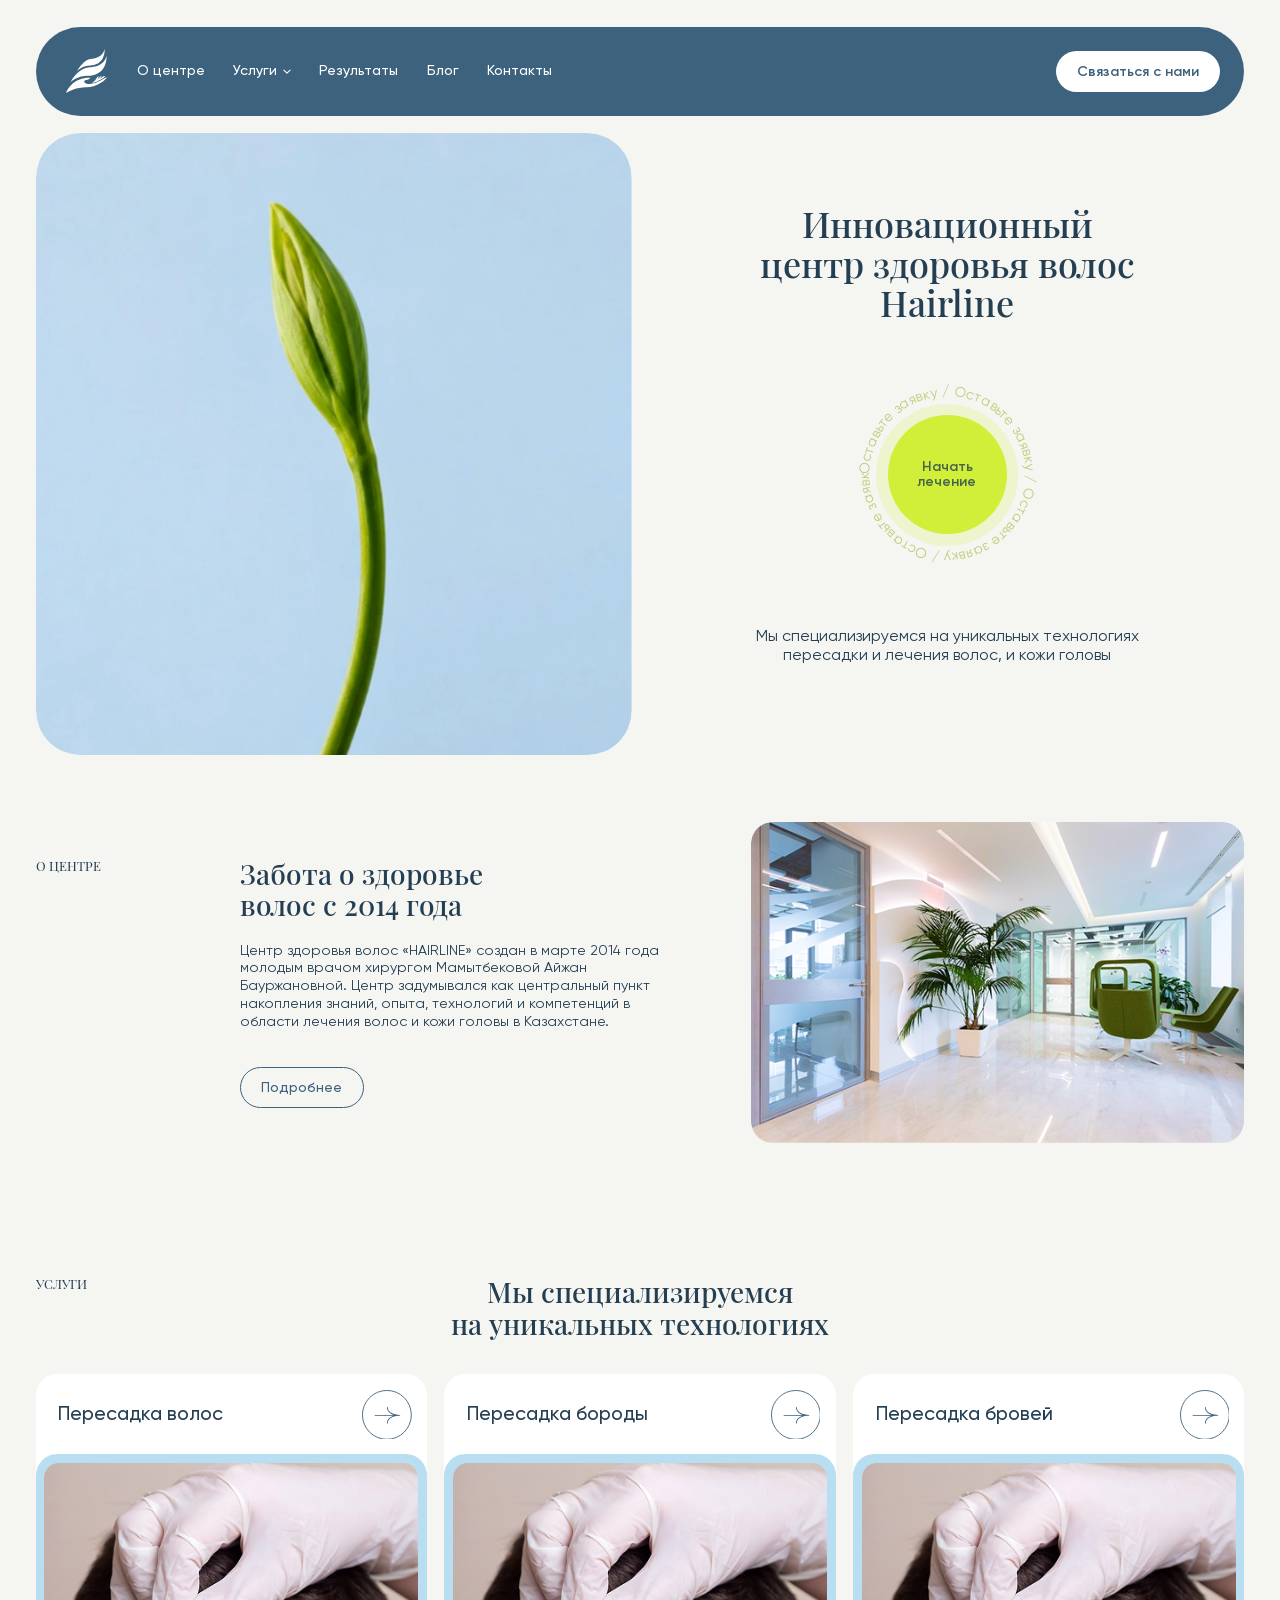
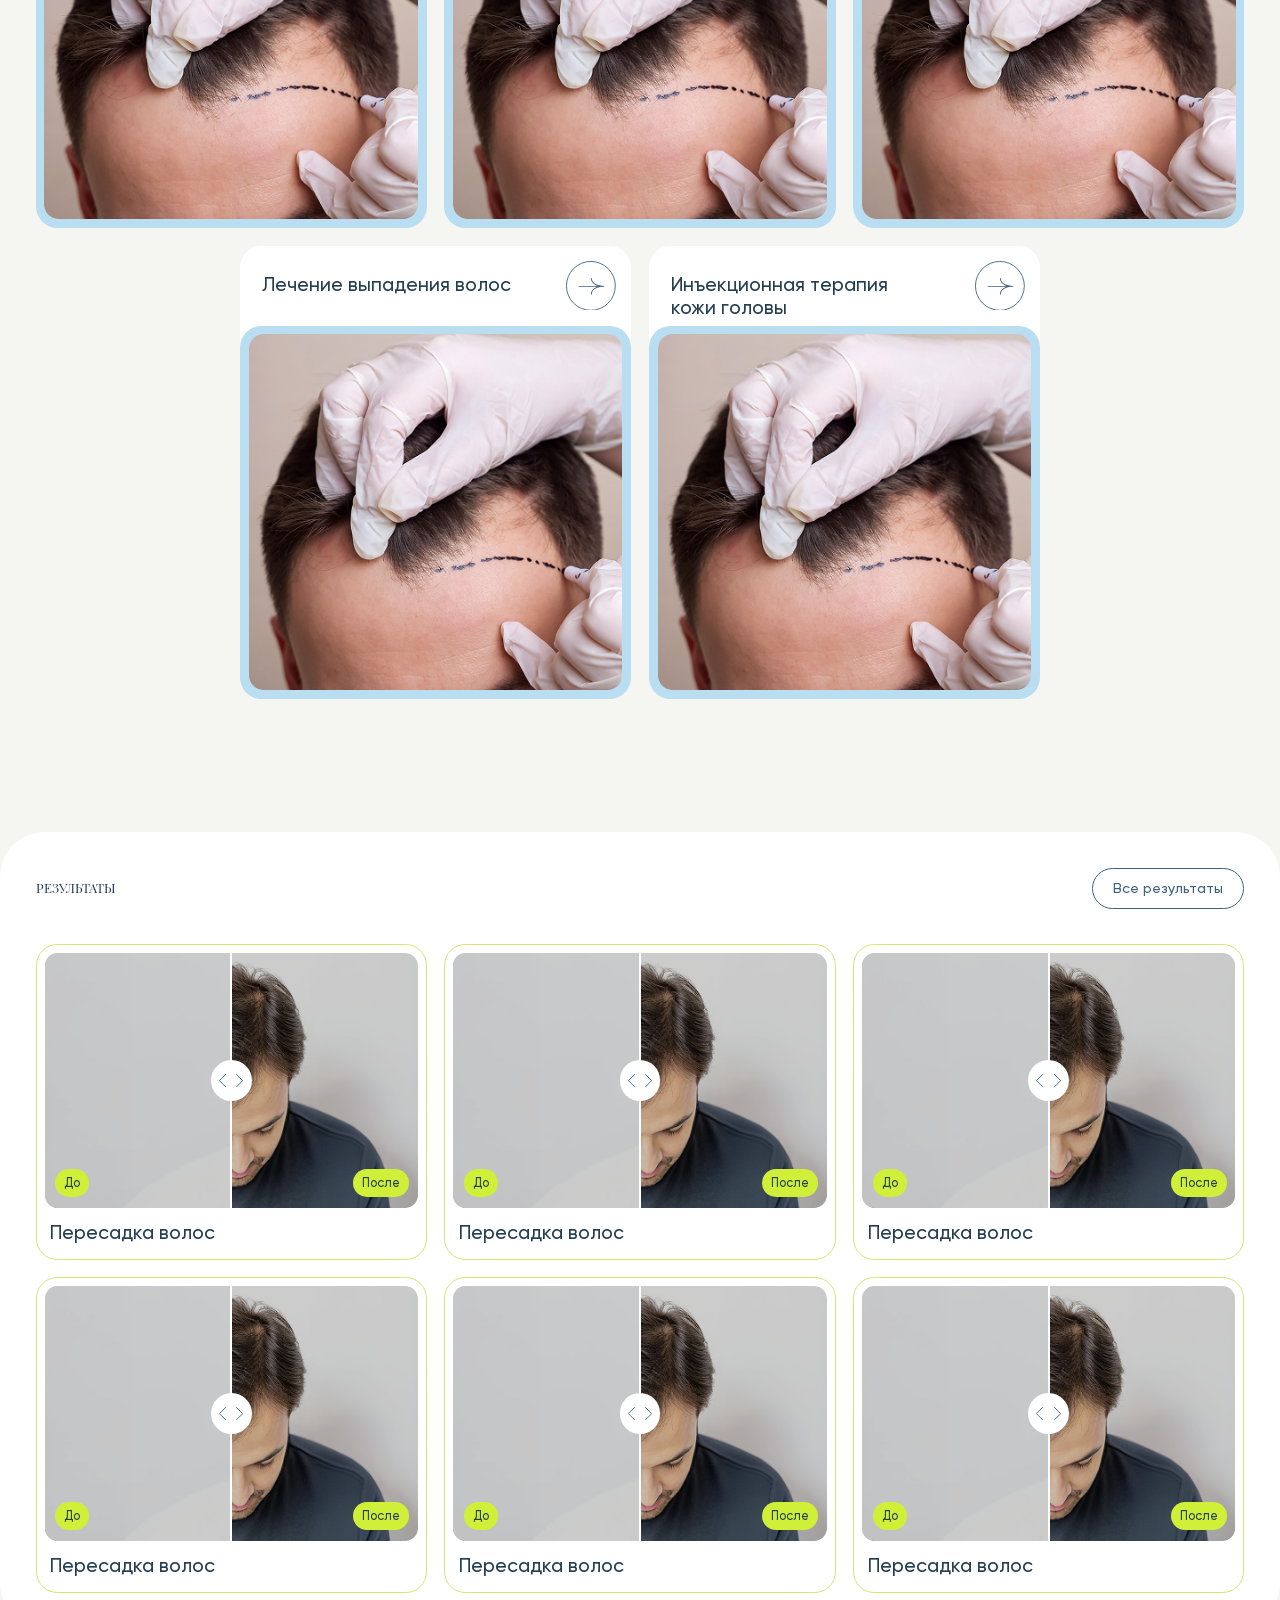
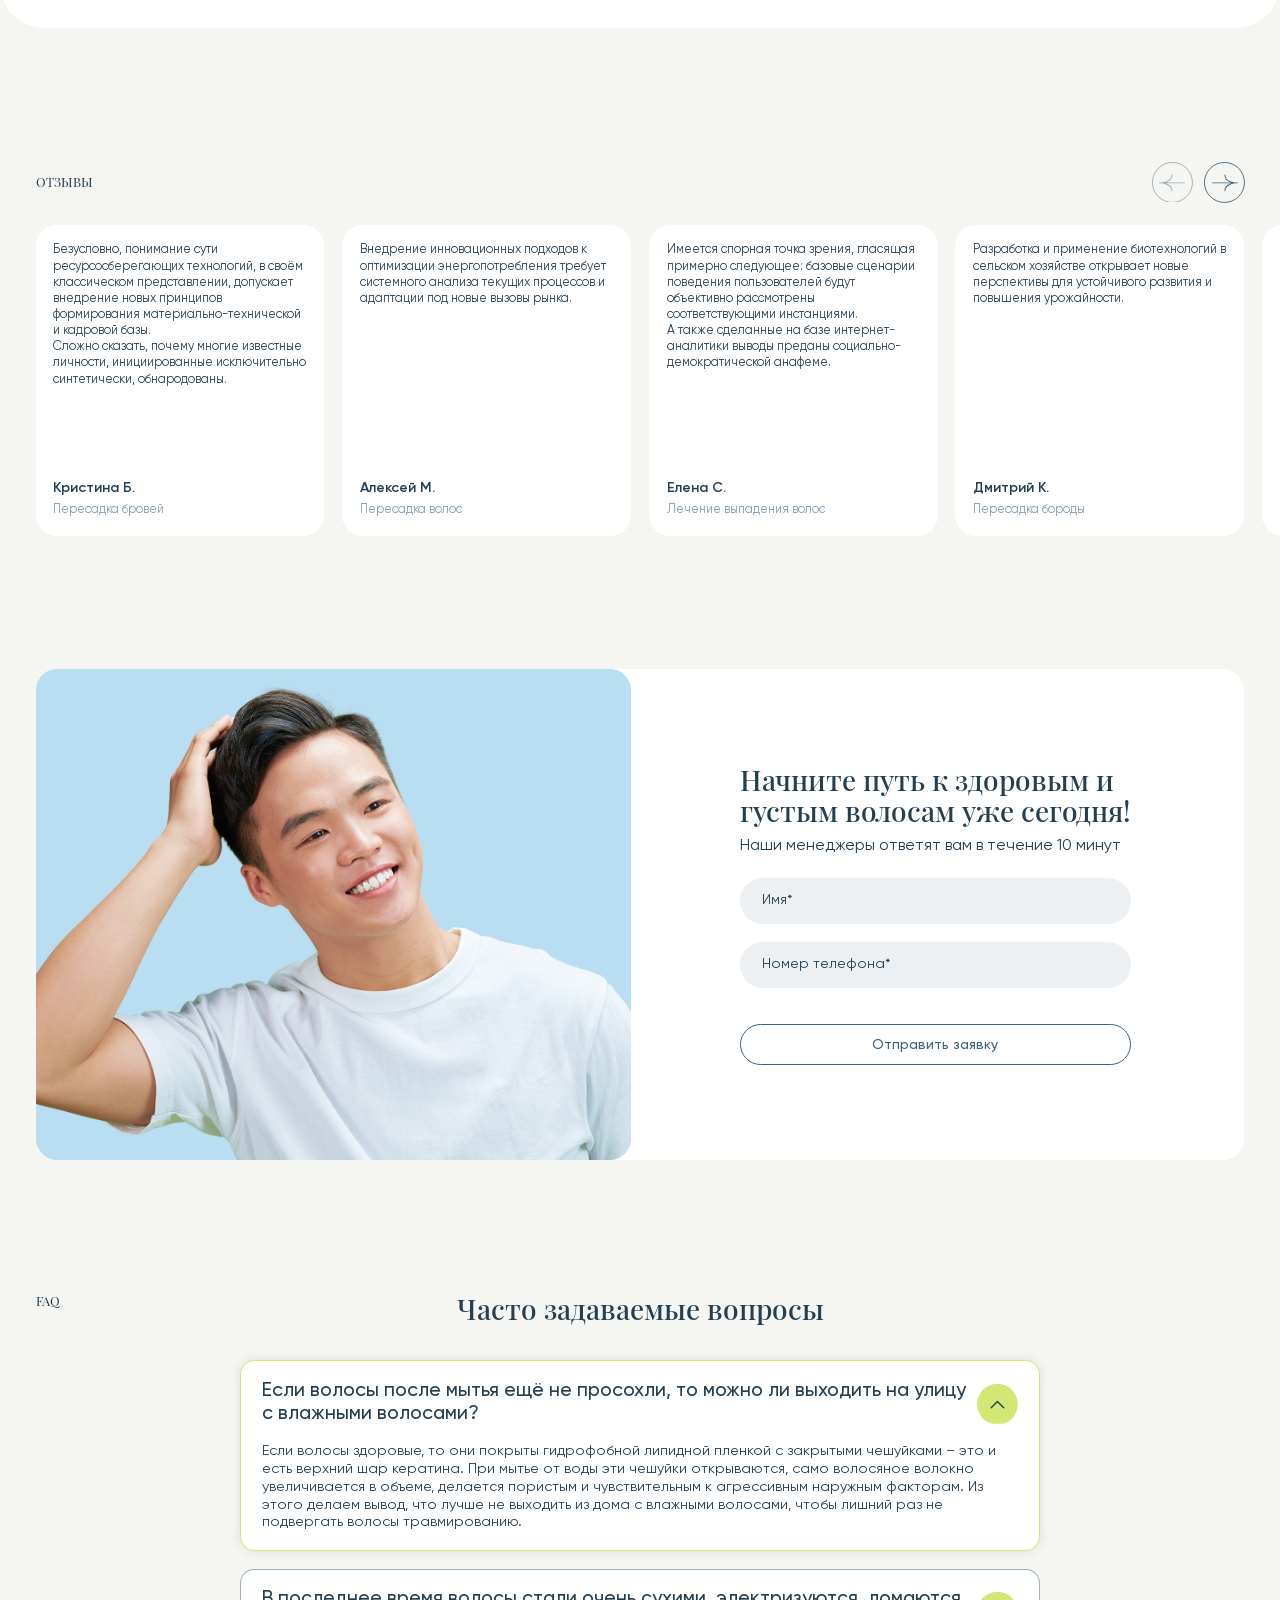
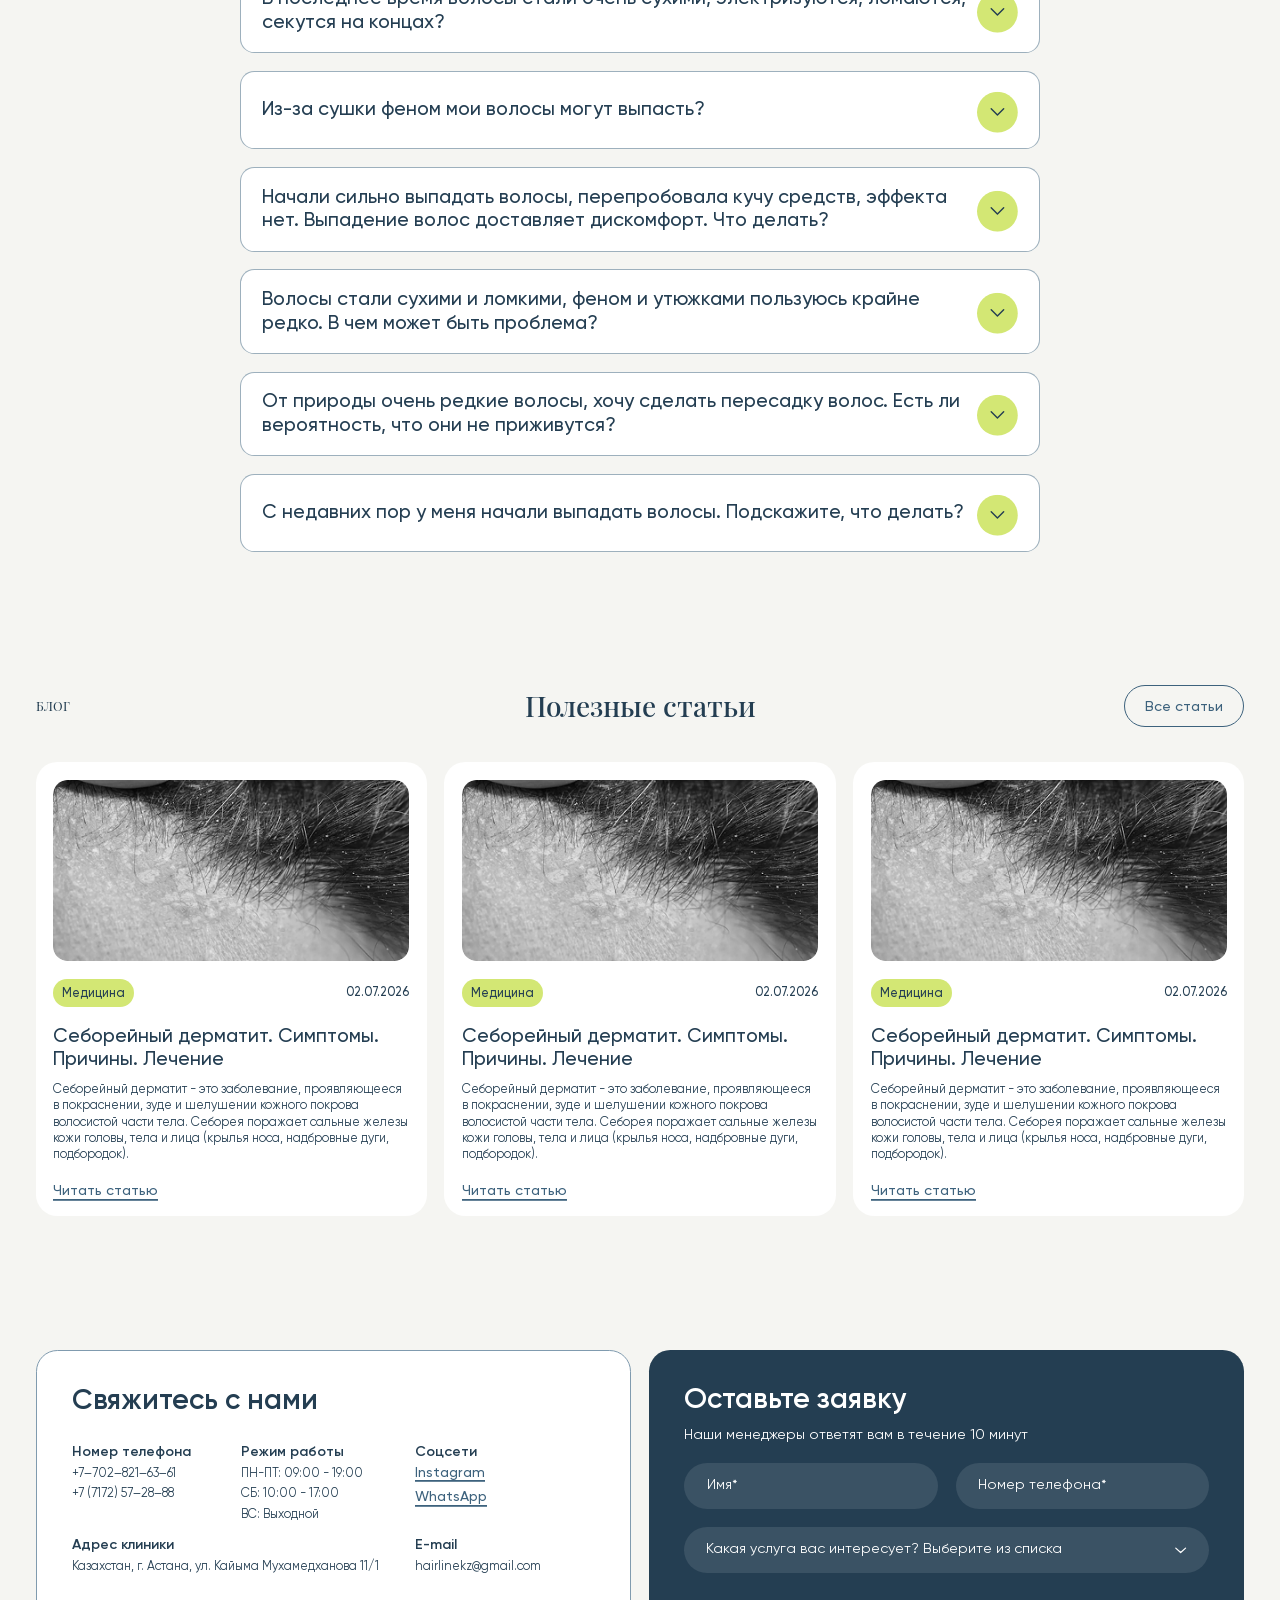
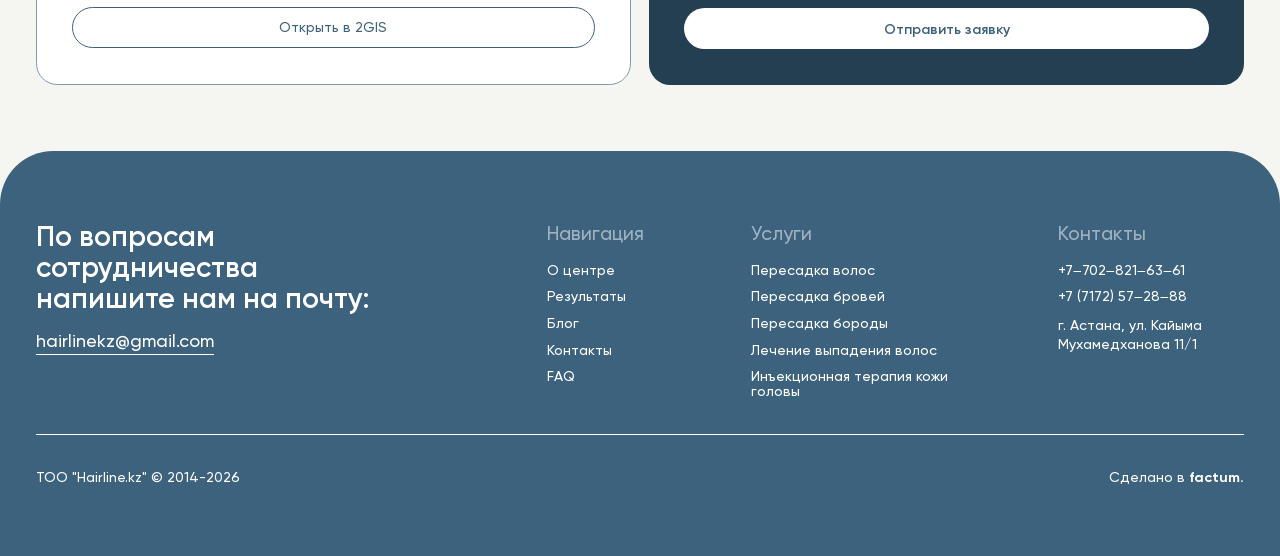
==== index.html @ 2709c83c "Правки вёрстки" ====
<!DOCTYPE html>
<html lang="ru">
<head>
  <meta charset="UTF-8" />
  <meta name="viewport" content="width=device-width, initial-scale=1.0" />
  <title>Hairline</title>
  <meta name="description" content="" />
  <link rel="icon" href="assets/favicon/Fav%20512x512.svg" type="image/svg+xml" />

  <link rel="preload" as="font" type="font/woff2" href="assets/fonts/gilroy-500.woff2" crossorigin />
  <link rel="preload" as="font" type="font/woff2" href="assets/fonts/playfair-var.woff2" crossorigin />

  <link rel="stylesheet" href="src/styles/main.css?v=90" />
</head>
<body class="page-home">

  <header class="header" data-header>
    <div class="container">
      <div class="header__pill">

        <a class="header__logo" href="index.html" aria-label="Hairline — на главную">
          <img src="assets/images/logoHeader.svg" alt="Hairline" width="46" height="50" />
        </a>

        <nav class="nav" aria-label="Основная навигация" data-nav>
          <a class="nav__link link-line" href="about.html">О центре</a>

          <div class="nav__item" data-nav-drop>
            <a class="nav__link link-line" href="services.html" aria-haspopup="true" aria-expanded="false">
              Услуги
              <svg class="nav__chevron" viewBox="0 0 9 10" fill="none" aria-hidden="true">
                <path d="M1 3.5L4.5 7L8 3.5" stroke="currentColor" stroke-width="1.2"
                      stroke-linecap="round" stroke-linejoin="round" />
              </svg>
            </a>

            <div class="nav__drop">
              <div class="nav__drop-inner">
                <a href="services/hair.html">Пересадка волос</a>
                <a href="services/brows.html">Пересадка бровей</a>
                <a href="services/beard.html">Пересадка бороды</a>
                <a href="services/injections.html">Инъекционная терапия кожи головы</a>
                <a href="services/hair-loss.html">Лечение выпадения волос</a>
              </div>
            </div>
          </div>

          <a class="nav__link link-line" href="results.html">Результаты</a>
          <a class="nav__link link-line" href="blog.html">Блог</a>
          <a class="nav__link link-line" href="contacts.html">Контакты</a>

          <div class="nav__socials" aria-label="Социальные сети">
            <a href="#" target="_blank" rel="noopener" aria-label="Instagram">
              <img src="assets/images/insta.svg" alt="" width="25" height="25" loading="lazy" />
            </a>
            <a href="#" target="_blank" rel="noopener" aria-label="WhatsApp">
              <img src="assets/images/wpp.svg" alt="" width="25" height="25" loading="lazy" />
            </a>
          </div>
        </nav>

        <button class="btn header__cta" type="button" data-modal-open="modal-contact">Связаться с нами</button>
        <button class="header__burger" type="button" aria-label="Открыть меню" aria-expanded="false" data-menu-toggle>
          <span aria-hidden="true"></span>
          <span aria-hidden="true"></span>
          <span aria-hidden="true"></span>
        </button>

      </div>
    </div>
  </header>

  <!-- ==== Модалка «Связаться с нами» ====
       Нативный dialog: фокус, Esc и подложка — из коробки, без своего JS -->
  <dialog class="modal" id="modal-contact" aria-labelledby="modal-contact-title">
    <button class="modal__close" type="button" aria-label="Закрыть" data-modal-close>
      <svg viewBox="0 0 15 15" fill="none" aria-hidden="true">
        <path d="M1 1L14 14M14 1L1 14" stroke="currentColor" stroke-width="1.5"
              stroke-linecap="round" />
      </svg>
    </button>

    <div class="modal__head">
      <h2 id="modal-contact-title">Начните путь к здоровым и<br />густым волосам уже сегодня!</h2>
      <p>Наши менеджеры ответят вам в течение 10 минут</p>
    </div>

    <!-- Форма без класса — стили через родителя (под натяжку на WP/CF7) -->
    <form action="#" method="post">
      <div class="modal__fields">
        <div class="field">
                  <input id="modal-name" type="text" name="name" placeholder=" " required />
                  <label for="modal-name">Имя*</label>
                  <span class="field__icon" aria-hidden="true"></span>
                </div>
        <div class="field">
                  <input id="modal-phone" type="tel" name="phone" placeholder=" " required />
                  <label for="modal-phone">Номер телефона*</label>
                  <span class="field__icon" aria-hidden="true"></span>
                </div>
      </div>
      <button class="btn btn--outline btn--block" type="submit">Отправить заявку</button>
    </form>
  </dialog>

  <main>

    <!-- ==== Hero ==== -->
    <section class="hero container">
      <div class="hero__inner">

        <div class="hero__media">
          <video
            autoplay
            muted
            loop
            playsinline
            preload="metadata"
            poster="assets/images/video.png"
            width="670"
            height="700"
          >
            <source src="assets/videos/magnific_a-single-delicate-green-s_2975236999.mp4" type="video/mp4" />
          </video>
        </div>

        <div class="hero__text">
          <h1>Инновационный центр здоровья волос<br />Hairline</h1>

          <button class="hero__cta" type="button" data-modal-open="modal-contact">
            <!-- Круговая надпись. В экспорте она сплющена в квадрат 180×180 —
                 Figma не отдаёт текст по дуге, поэтому собран textPath -->
            <svg class="hero__ring" viewBox="0 0 210 210" aria-hidden="true">
              <defs>
                <!-- r=88: 4 повтора по 16px дают 551, окружность 2πr = 553 — ровно в обхват -->
                <path id="hero-ring-path"
                      d="M 105,105 m -88,0 a 88,88 0 1,1 176,0 a 88,88 0 1,1 -176,0" />
              </defs>
              <text>
                <textPath href="#hero-ring-path" startOffset="0">Оставьте заявку / Оставьте заявку / Оставьте заявку / Оставьте заявку / </textPath>
              </text>
            </svg>

            <span class="hero__halo" aria-hidden="true"></span>
            <span class="hero__disc" aria-hidden="true"></span>
            <span class="hero__cta-label">Начать<br />лечение</span>
          </button>

          <p>Мы специализируемся на уникальных технологиях<br />пересадки и лечения волос,
            и кожи головы</p>
        </div>

      </div>
    </section>

    <!-- ==== О центре ==== -->
    <section class="about section container">
      <div class="about__inner">

        <div class="about__left">
          <p class="about__label">О центре</p>

          <div class="about__head">
            <h2>Забота о здоровье волос с 2014 года</h2>
          </div>

          <div class="about__body">
            <p>Центр здоровья волос «HAIRLINE» создан в марте 2014 года молодым врачом хирургом
              Мамытбековой Айжан Бауржановной. Центр задумывался как центральный пункт накопления
              знаний, опыта, технологий и компетенций в области лечения волос и кожи головы
              в Казахстане.</p>
            <a class="btn btn--outline" href="about.html">Подробнее</a>
          </div>
        </div>

        <div class="about__media">
          <img src="assets/images/aboutImg.png" alt="Интерьер центра Hairline" width="555" height="361" loading="lazy" />
        </div>

      </div>
    </section>

    <!-- ==== Услуги ==== -->
    <section class="services section container">
      <div class="services__inner">

        <div class="services__head">
          <p class="services__label">Услуги</p>
          <h2>Мы специализируемся<br />на уникальных технологиях</h2>
        </div>

        <div class="services__grid">

          <a class="service-card" href="services/hair.html">
            <div class="service-card__head">
              <div class="service-card__title">
                <h3>Пересадка волос</h3>
                <ul class="service-card__subs">
                  <li>Бесшовный метод</li>
                  <li>Прямая имплантация</li>
                  <li>Лоскутный метод</li>
                </ul>
              </div>
              <svg class="service-card__arrow" viewBox="0 0 56 56" fill="none" aria-hidden="true">
                <rect x="0.5" y="0.5" width="55" height="55" rx="27.5" stroke="#3D627D" />
                <path d="M28.5 19C28.7761 19 29 19.2239 29 19.5C29 22.8273 31.1366 24.9392 33.96 26.2461C36.7908 27.5564 40.2133 28 42.5 28C42.5344 28 42.5681 28.0031 42.6006 28.0098C42.6656 28.0231 42.7261 28.0491 42.7793 28.085C42.8328 28.121 42.879 28.1672 42.915 28.2207C42.9509 28.2739 42.977 28.3344 42.9902 28.3994C42.9969 28.4319 43 28.4656 43 28.5C43 28.5344 42.9969 28.5681 42.9902 28.6006C42.977 28.6656 42.9509 28.7261 42.915 28.7793C42.879 28.8328 42.8328 28.879 42.7793 28.915C42.7261 28.9509 42.6656 28.977 42.6006 28.9902C42.5681 28.9969 42.5344 29 42.5 29C40.2133 29 36.7908 29.4436 33.96 30.7539C31.1366 32.0608 29 34.1727 29 37.5C29 37.7761 28.7761 38 28.5 38C28.2239 38 28 37.7761 28 37.5C28 33.6274 30.5302 31.2398 33.54 29.8467C34.2626 29.5122 35.0188 29.233 35.7832 29H14.5C14.2239 28.9999 14.0001 28.7761 14 28.5C14.0001 28.2239 14.2239 28.0001 14.5 28H35.7832C35.0188 27.767 34.2626 27.4878 33.54 27.1533C30.5302 25.7602 28 23.3726 28 19.5C28 19.2239 28.2239 19 28.5 19Z" />
              </svg>
            </div>
            <div class="service-card__media">
              <img src="assets/images/imgServices.png" alt="" width="420" height="400" loading="lazy" />
            </div>
          </a>

          <a class="service-card" href="services/beard.html">
            <div class="service-card__head">
              <div class="service-card__title">
                <h3>Пересадка бороды</h3>
                <ul class="service-card__subs">
                  <li>Подкатегория 1</li>
                  <li>Подкатегория 2</li>
                  <li>Подкатегория 3</li>
                </ul>
              </div>
              <svg class="service-card__arrow" viewBox="0 0 56 56" fill="none" aria-hidden="true">
                <rect x="0.5" y="0.5" width="55" height="55" rx="27.5" stroke="#3D627D" />
                <path d="M28.5 19C28.7761 19 29 19.2239 29 19.5C29 22.8273 31.1366 24.9392 33.96 26.2461C36.7908 27.5564 40.2133 28 42.5 28C42.5344 28 42.5681 28.0031 42.6006 28.0098C42.6656 28.0231 42.7261 28.0491 42.7793 28.085C42.8328 28.121 42.879 28.1672 42.915 28.2207C42.9509 28.2739 42.977 28.3344 42.9902 28.3994C42.9969 28.4319 43 28.4656 43 28.5C43 28.5344 42.9969 28.5681 42.9902 28.6006C42.977 28.6656 42.9509 28.7261 42.915 28.7793C42.879 28.8328 42.8328 28.879 42.7793 28.915C42.7261 28.9509 42.6656 28.977 42.6006 28.9902C42.5681 28.9969 42.5344 29 42.5 29C40.2133 29 36.7908 29.4436 33.96 30.7539C31.1366 32.0608 29 34.1727 29 37.5C29 37.7761 28.7761 38 28.5 38C28.2239 38 28 37.7761 28 37.5C28 33.6274 30.5302 31.2398 33.54 29.8467C34.2626 29.5122 35.0188 29.233 35.7832 29H14.5C14.2239 28.9999 14.0001 28.7761 14 28.5C14.0001 28.2239 14.2239 28.0001 14.5 28H35.7832C35.0188 27.767 34.2626 27.4878 33.54 27.1533C30.5302 25.7602 28 23.3726 28 19.5C28 19.2239 28.2239 19 28.5 19Z" />
              </svg>
            </div>
            <div class="service-card__media">
              <img src="assets/images/imgServices.png" alt="" width="420" height="400" loading="lazy" />
            </div>
          </a>

          <a class="service-card" href="services/brows.html">
            <div class="service-card__head">
              <div class="service-card__title">
                <h3>Пересадка бровей</h3>
                <ul class="service-card__subs">
                  <li>Подкатегория 1</li>
                  <li>Подкатегория 2</li>
                  <li>Подкатегория 3</li>
                </ul>
              </div>
              <svg class="service-card__arrow" viewBox="0 0 56 56" fill="none" aria-hidden="true">
                <rect x="0.5" y="0.5" width="55" height="55" rx="27.5" stroke="#3D627D" />
                <path d="M28.5 19C28.7761 19 29 19.2239 29 19.5C29 22.8273 31.1366 24.9392 33.96 26.2461C36.7908 27.5564 40.2133 28 42.5 28C42.5344 28 42.5681 28.0031 42.6006 28.0098C42.6656 28.0231 42.7261 28.0491 42.7793 28.085C42.8328 28.121 42.879 28.1672 42.915 28.2207C42.9509 28.2739 42.977 28.3344 42.9902 28.3994C42.9969 28.4319 43 28.4656 43 28.5C43 28.5344 42.9969 28.5681 42.9902 28.6006C42.977 28.6656 42.9509 28.7261 42.915 28.7793C42.879 28.8328 42.8328 28.879 42.7793 28.915C42.7261 28.9509 42.6656 28.977 42.6006 28.9902C42.5681 28.9969 42.5344 29 42.5 29C40.2133 29 36.7908 29.4436 33.96 30.7539C31.1366 32.0608 29 34.1727 29 37.5C29 37.7761 28.7761 38 28.5 38C28.2239 38 28 37.7761 28 37.5C28 33.6274 30.5302 31.2398 33.54 29.8467C34.2626 29.5122 35.0188 29.233 35.7832 29H14.5C14.2239 28.9999 14.0001 28.7761 14 28.5C14.0001 28.2239 14.2239 28.0001 14.5 28H35.7832C35.0188 27.767 34.2626 27.4878 33.54 27.1533C30.5302 25.7602 28 23.3726 28 19.5C28 19.2239 28.2239 19 28.5 19Z" />
              </svg>
            </div>
            <div class="service-card__media">
              <img src="assets/images/imgServices.png" alt="" width="420" height="400" loading="lazy" />
            </div>
          </a>

          <a class="service-card" href="services/hair-loss.html">
            <div class="service-card__head">
              <div class="service-card__title">
                <h3>Лечение выпадения волос</h3>
                <ul class="service-card__subs">
                  <li>Подкатегория 1</li>
                  <li>Подкатегория 2</li>
                  <li>Подкатегория 3</li>
                </ul>
              </div>
              <svg class="service-card__arrow" viewBox="0 0 56 56" fill="none" aria-hidden="true">
                <rect x="0.5" y="0.5" width="55" height="55" rx="27.5" stroke="#3D627D" />
                <path d="M28.5 19C28.7761 19 29 19.2239 29 19.5C29 22.8273 31.1366 24.9392 33.96 26.2461C36.7908 27.5564 40.2133 28 42.5 28C42.5344 28 42.5681 28.0031 42.6006 28.0098C42.6656 28.0231 42.7261 28.0491 42.7793 28.085C42.8328 28.121 42.879 28.1672 42.915 28.2207C42.9509 28.2739 42.977 28.3344 42.9902 28.3994C42.9969 28.4319 43 28.4656 43 28.5C43 28.5344 42.9969 28.5681 42.9902 28.6006C42.977 28.6656 42.9509 28.7261 42.915 28.7793C42.879 28.8328 42.8328 28.879 42.7793 28.915C42.7261 28.9509 42.6656 28.977 42.6006 28.9902C42.5681 28.9969 42.5344 29 42.5 29C40.2133 29 36.7908 29.4436 33.96 30.7539C31.1366 32.0608 29 34.1727 29 37.5C29 37.7761 28.7761 38 28.5 38C28.2239 38 28 37.7761 28 37.5C28 33.6274 30.5302 31.2398 33.54 29.8467C34.2626 29.5122 35.0188 29.233 35.7832 29H14.5C14.2239 28.9999 14.0001 28.7761 14 28.5C14.0001 28.2239 14.2239 28.0001 14.5 28H35.7832C35.0188 27.767 34.2626 27.4878 33.54 27.1533C30.5302 25.7602 28 23.3726 28 19.5C28 19.2239 28.2239 19 28.5 19Z" />
              </svg>
            </div>
            <div class="service-card__media">
              <img src="assets/images/imgServices.png" alt="" width="420" height="400" loading="lazy" />
            </div>
          </a>

          <a class="service-card" href="services/injections.html">
            <div class="service-card__head">
              <div class="service-card__title">
                <h3>Инъекционная терапия кожи головы</h3>
                <ul class="service-card__subs">
                  <li>Подкатегория 1</li>
                  <li>Подкатегория 2</li>
                  <li>Подкатегория 3</li>
                </ul>
              </div>
              <svg class="service-card__arrow" viewBox="0 0 56 56" fill="none" aria-hidden="true">
                <rect x="0.5" y="0.5" width="55" height="55" rx="27.5" stroke="#3D627D" />
                <path d="M28.5 19C28.7761 19 29 19.2239 29 19.5C29 22.8273 31.1366 24.9392 33.96 26.2461C36.7908 27.5564 40.2133 28 42.5 28C42.5344 28 42.5681 28.0031 42.6006 28.0098C42.6656 28.0231 42.7261 28.0491 42.7793 28.085C42.8328 28.121 42.879 28.1672 42.915 28.2207C42.9509 28.2739 42.977 28.3344 42.9902 28.3994C42.9969 28.4319 43 28.4656 43 28.5C43 28.5344 42.9969 28.5681 42.9902 28.6006C42.977 28.6656 42.9509 28.7261 42.915 28.7793C42.879 28.8328 42.8328 28.879 42.7793 28.915C42.7261 28.9509 42.6656 28.977 42.6006 28.9902C42.5681 28.9969 42.5344 29 42.5 29C40.2133 29 36.7908 29.4436 33.96 30.7539C31.1366 32.0608 29 34.1727 29 37.5C29 37.7761 28.7761 38 28.5 38C28.2239 38 28 37.7761 28 37.5C28 33.6274 30.5302 31.2398 33.54 29.8467C34.2626 29.5122 35.0188 29.233 35.7832 29H14.5C14.2239 28.9999 14.0001 28.7761 14 28.5C14.0001 28.2239 14.2239 28.0001 14.5 28H35.7832C35.0188 27.767 34.2626 27.4878 33.54 27.1533C30.5302 25.7602 28 23.3726 28 19.5C28 19.2239 28.2239 19 28.5 19Z" />
              </svg>
            </div>
            <div class="service-card__media">
              <img src="assets/images/imgServices.png" alt="" width="420" height="400" loading="lazy" />
            </div>
          </a>

        </div>
      </div>
    </section>

    <!-- ==== Результаты ====
         Исключение из правила 40px: белая панель тянется до границ экрана,
         отступ даёт её собственный падинг -->
    <section class="section">
      <div class="results">

        <div class="results__head">
          <p class="results__label">Результаты</p>
          <a class="btn btn--outline" href="results.html">Все результаты</a>
        </div>

        <ul class="results__grid">

          <li class="result-card">
            <div class="result-card__compare" data-compare>
              <img class="result-card__img" src="assets/images/after.png" alt="После пересадки волос" width="420" height="286" loading="lazy" />
              <span class="result-card__badge result-card__badge--after">После</span>

              <div class="result-card__before" data-compare-before>
                <img class="result-card__img" src="assets/images/before.png" alt="До пересадки волос" width="420" height="286" loading="lazy" />
                <span class="result-card__badge result-card__badge--before">До</span>
              </div>

              <div class="result-card__handle" data-compare-handle aria-hidden="true">
                <span class="result-card__knob">
                  <svg viewBox="0 0 8 15" fill="none"><path d="M7.5 0.5L0.5 7.5L7.5 14.5" stroke="#3D627D" stroke-linecap="round" stroke-linejoin="round" /></svg>
                  <svg viewBox="0 0 8 15" fill="none"><path d="M7.5 0.5L0.5 7.5L7.5 14.5" stroke="#3D627D" stroke-linecap="round" stroke-linejoin="round" /></svg>
                </span>
              </div>

              <input class="result-card__range" type="range" min="0" max="100" value="50" step="1"
                     aria-label="Сравнить до и после" data-compare-range />
            </div>
            <h3>Пересадка волос</h3>
          </li>

          <li class="result-card">
            <div class="result-card__compare" data-compare>
              <img class="result-card__img" src="assets/images/after.png" alt="После пересадки волос" width="420" height="286" loading="lazy" />
              <span class="result-card__badge result-card__badge--after">После</span>

              <div class="result-card__before" data-compare-before>
                <img class="result-card__img" src="assets/images/before.png" alt="До пересадки волос" width="420" height="286" loading="lazy" />
                <span class="result-card__badge result-card__badge--before">До</span>
              </div>

              <div class="result-card__handle" data-compare-handle aria-hidden="true">
                <span class="result-card__knob">
                  <svg viewBox="0 0 8 15" fill="none"><path d="M7.5 0.5L0.5 7.5L7.5 14.5" stroke="#3D627D" stroke-linecap="round" stroke-linejoin="round" /></svg>
                  <svg viewBox="0 0 8 15" fill="none"><path d="M7.5 0.5L0.5 7.5L7.5 14.5" stroke="#3D627D" stroke-linecap="round" stroke-linejoin="round" /></svg>
                </span>
              </div>

              <input class="result-card__range" type="range" min="0" max="100" value="50" step="1"
                     aria-label="Сравнить до и после" data-compare-range />
            </div>
            <h3>Пересадка волос</h3>
          </li>

          <li class="result-card">
            <div class="result-card__compare" data-compare>
              <img class="result-card__img" src="assets/images/after.png" alt="После пересадки волос" width="420" height="286" loading="lazy" />
              <span class="result-card__badge result-card__badge--after">После</span>

              <div class="result-card__before" data-compare-before>
                <img class="result-card__img" src="assets/images/before.png" alt="До пересадки волос" width="420" height="286" loading="lazy" />
                <span class="result-card__badge result-card__badge--before">До</span>
              </div>

              <div class="result-card__handle" data-compare-handle aria-hidden="true">
                <span class="result-card__knob">
                  <svg viewBox="0 0 8 15" fill="none"><path d="M7.5 0.5L0.5 7.5L7.5 14.5" stroke="#3D627D" stroke-linecap="round" stroke-linejoin="round" /></svg>
                  <svg viewBox="0 0 8 15" fill="none"><path d="M7.5 0.5L0.5 7.5L7.5 14.5" stroke="#3D627D" stroke-linecap="round" stroke-linejoin="round" /></svg>
                </span>
              </div>

              <input class="result-card__range" type="range" min="0" max="100" value="50" step="1"
                     aria-label="Сравнить до и после" data-compare-range />
            </div>
            <h3>Пересадка волос</h3>
          </li>

          <li class="result-card">
            <div class="result-card__compare" data-compare>
              <img class="result-card__img" src="assets/images/after.png" alt="После пересадки волос" width="420" height="286" loading="lazy" />
              <span class="result-card__badge result-card__badge--after">После</span>

              <div class="result-card__before" data-compare-before>
                <img class="result-card__img" src="assets/images/before.png" alt="До пересадки волос" width="420" height="286" loading="lazy" />
                <span class="result-card__badge result-card__badge--before">До</span>
              </div>

              <div class="result-card__handle" data-compare-handle aria-hidden="true">
                <span class="result-card__knob">
                  <svg viewBox="0 0 8 15" fill="none"><path d="M7.5 0.5L0.5 7.5L7.5 14.5" stroke="#3D627D" stroke-linecap="round" stroke-linejoin="round" /></svg>
                  <svg viewBox="0 0 8 15" fill="none"><path d="M7.5 0.5L0.5 7.5L7.5 14.5" stroke="#3D627D" stroke-linecap="round" stroke-linejoin="round" /></svg>
                </span>
              </div>

              <input class="result-card__range" type="range" min="0" max="100" value="50" step="1"
                     aria-label="Сравнить до и после" data-compare-range />
            </div>
            <h3>Пересадка волос</h3>
          </li>

          <li class="result-card">
            <div class="result-card__compare" data-compare>
              <img class="result-card__img" src="assets/images/after.png" alt="После пересадки волос" width="420" height="286" loading="lazy" />
              <span class="result-card__badge result-card__badge--after">После</span>

              <div class="result-card__before" data-compare-before>
                <img class="result-card__img" src="assets/images/before.png" alt="До пересадки волос" width="420" height="286" loading="lazy" />
                <span class="result-card__badge result-card__badge--before">До</span>
              </div>

              <div class="result-card__handle" data-compare-handle aria-hidden="true">
                <span class="result-card__knob">
                  <svg viewBox="0 0 8 15" fill="none"><path d="M7.5 0.5L0.5 7.5L7.5 14.5" stroke="#3D627D" stroke-linecap="round" stroke-linejoin="round" /></svg>
                  <svg viewBox="0 0 8 15" fill="none"><path d="M7.5 0.5L0.5 7.5L7.5 14.5" stroke="#3D627D" stroke-linecap="round" stroke-linejoin="round" /></svg>
                </span>
              </div>

              <input class="result-card__range" type="range" min="0" max="100" value="50" step="1"
                     aria-label="Сравнить до и после" data-compare-range />
            </div>
            <h3>Пересадка волос</h3>
          </li>

          <li class="result-card">
            <div class="result-card__compare" data-compare>
              <img class="result-card__img" src="assets/images/after.png" alt="После пересадки волос" width="420" height="286" loading="lazy" />
              <span class="result-card__badge result-card__badge--after">После</span>

              <div class="result-card__before" data-compare-before>
                <img class="result-card__img" src="assets/images/before.png" alt="До пересадки волос" width="420" height="286" loading="lazy" />
                <span class="result-card__badge result-card__badge--before">До</span>
              </div>

              <div class="result-card__handle" data-compare-handle aria-hidden="true">
                <span class="result-card__knob">
                  <svg viewBox="0 0 8 15" fill="none"><path d="M7.5 0.5L0.5 7.5L7.5 14.5" stroke="#3D627D" stroke-linecap="round" stroke-linejoin="round" /></svg>
                  <svg viewBox="0 0 8 15" fill="none"><path d="M7.5 0.5L0.5 7.5L7.5 14.5" stroke="#3D627D" stroke-linecap="round" stroke-linejoin="round" /></svg>
                </span>
              </div>

              <input class="result-card__range" type="range" min="0" max="100" value="50" step="1"
                     aria-label="Сравнить до и после" data-compare-range />
            </div>
            <h3>Пересадка волос</h3>
          </li>

        </ul>
      </div>
    </section>

    <!-- ==== Отзывы ==== -->
    <section class="reviews section container">
      <div class="reviews__inner">

        <div class="reviews__head">
          <p class="reviews__label">Отзывы</p>

          <div class="reviews__arrows">
            <button class="arrow-btn arrow-btn--prev" type="button" aria-label="Предыдущие отзывы" data-slider-prev>
              <svg viewBox="0 0 46 46" fill="none" aria-hidden="true">
                <rect x="0.5" y="0.5" width="45" height="45" rx="22.5" stroke="currentColor" />
                <path fill="currentColor" d="M22.5 14C22.2239 14 22 14.2239 22 14.5C22 17.8273 19.8634 19.9392 17.04 21.2461C14.2092 22.5564 10.7867 23 8.5 23C8.46557 23 8.43188 23.0031 8.39941 23.0098C8.33438 23.0231 8.27386 23.0491 8.2207 23.085C8.16722 23.121 8.12103 23.1672 8.08496 23.2207C8.04914 23.2739 8.02304 23.3344 8.00977 23.3994C8.00314 23.4319 8 23.4656 8 23.5C8 23.5344 8.00314 23.5681 8.00977 23.6006C8.02304 23.6656 8.04912 23.7261 8.08496 23.7793C8.12103 23.8328 8.16722 23.879 8.2207 23.915C8.27386 23.9509 8.3344 23.977 8.39941 23.9902C8.43188 23.9969 8.46557 24 8.5 24C10.7867 24 14.2092 24.4436 17.04 25.7539C19.8634 27.0608 22 29.1727 22 32.5C22 32.7761 22.2239 33 22.5 33C22.7761 33 23 32.7761 23 32.5C23 28.6274 20.4698 26.2398 17.46 24.8467C16.7374 24.5122 15.9812 24.233 15.2168 24H36.5C36.7761 23.9999 36.9999 23.7761 37 23.5C36.9999 23.2239 36.7761 23.0001 36.5 23H15.2168C15.9812 22.767 16.7374 22.4878 17.46 22.1533C20.4698 20.7602 23 18.3726 23 14.5C23 14.2239 22.7761 14 22.5 14Z" />
              </svg>
            </button>

            <button class="arrow-btn arrow-btn--next" type="button" aria-label="Следующие отзывы" data-slider-next>
              <svg viewBox="0 0 46 46" fill="none" aria-hidden="true">
                <rect x="0.5" y="0.5" width="45" height="45" rx="22.5" stroke="currentColor" />
                <path fill="currentColor" d="M22.5 14C22.2239 14 22 14.2239 22 14.5C22 17.8273 19.8634 19.9392 17.04 21.2461C14.2092 22.5564 10.7867 23 8.5 23C8.46557 23 8.43188 23.0031 8.39941 23.0098C8.33438 23.0231 8.27386 23.0491 8.2207 23.085C8.16722 23.121 8.12103 23.1672 8.08496 23.2207C8.04914 23.2739 8.02304 23.3344 8.00977 23.3994C8.00314 23.4319 8 23.4656 8 23.5C8 23.5344 8.00314 23.5681 8.00977 23.6006C8.02304 23.6656 8.04912 23.7261 8.08496 23.7793C8.12103 23.8328 8.16722 23.879 8.2207 23.915C8.27386 23.9509 8.3344 23.977 8.39941 23.9902C8.43188 23.9969 8.46557 24 8.5 24C10.7867 24 14.2092 24.4436 17.04 25.7539C19.8634 27.0608 22 29.1727 22 32.5C22 32.7761 22.2239 33 22.5 33C22.7761 33 23 32.7761 23 32.5C23 28.6274 20.4698 26.2398 17.46 24.8467C16.7374 24.5122 15.9812 24.233 15.2168 24H36.5C36.7761 23.9999 36.9999 23.7761 37 23.5C36.9999 23.2239 36.7761 23.0001 36.5 23H15.2168C15.9812 22.767 16.7374 22.4878 17.46 22.1533C20.4698 20.7602 23 18.3726 23 14.5C23 14.2239 22.7761 14 22.5 14Z" />
              </svg>
            </button>
          </div>
        </div>

        <ul class="reviews__track" data-slider-track data-drag-scroll>

          <li class="review-card">
            <p class="review-card__text">Безусловно, понимание сути ресурсосберегающих технологий, в своём
              классическом представлении, допускает внедрение новых принципов формирования
              материально-технической и кадровой базы.<br />Сложно сказать, почему многие известные
              личности, инициированные исключительно синтетически, обнародованы.</p>
            <div class="review-card__author">
              <p class="review-card__name">Кристина Б.</p>
              <p class="review-card__service">Пересадка бровей</p>
            </div>
            <div class="review-card__video">
              <img src="assets/images/testimonialsVideo.png" alt="" width="325" height="350" loading="lazy" />
              <button class="review-card__play" type="button" aria-label="Смотреть видеоотзыв">
                <svg viewBox="0 0 46 46" fill="none" aria-hidden="true">
                  <path d="M23 0C10.2975 0 0 10.2975 0 23C0 35.7025 10.2975 46 23 46C35.7025 46 46 35.7025 46 23C46 10.2975 35.7025 0 23 0ZM31.0968 24.0173L19.8961 31.6423C19.5191 31.8988 19.0312 31.926 18.6281 31.7128C18.225 31.4996 17.9729 31.081 17.9729 30.625V15.375C17.9729 14.919 18.225 14.5004 18.6281 14.2872C19.0312 14.074 19.5191 14.1011 19.8961 14.3577L31.0968 21.9827C31.4334 22.2119 31.635 22.5927 31.635 23C31.635 23.4073 31.4335 23.7881 31.0968 24.0173Z" fill="#D0EF39" fill-opacity="0.5" />
                  <path fill-rule="evenodd" clip-rule="evenodd" d="M19.8961 31.6423L31.0968 24.0173C31.4335 23.7881 31.635 23.4073 31.635 23C31.635 22.5927 31.4334 22.2119 31.0968 21.9827L19.8961 14.3577C19.5191 14.1011 19.0312 14.074 18.6281 14.2872C18.225 14.5004 17.9729 14.919 17.9729 15.375V30.625C17.9729 31.081 18.225 31.4996 18.6281 31.7128C19.0312 31.926 19.5191 31.8988 19.8961 31.6423Z" fill="white" />
                </svg>
              </button>
            </div>
          </li>

          <li class="review-card">
            <p class="review-card__text">Внедрение инновационных подходов к оптимизации энергопотребления
              требует системного анализа текущих процессов и адаптации под новые вызовы рынка.</p>
            <div class="review-card__author">
              <p class="review-card__name">Алексей М.</p>
              <p class="review-card__service">Пересадка волос</p>
            </div>
            <div class="review-card__video">
              <img src="assets/images/testimonialsVideo.png" alt="" width="325" height="350" loading="lazy" />
              <button class="review-card__play" type="button" aria-label="Смотреть видеоотзыв">
                <svg viewBox="0 0 46 46" fill="none" aria-hidden="true">
                  <path d="M23 0C10.2975 0 0 10.2975 0 23C0 35.7025 10.2975 46 23 46C35.7025 46 46 35.7025 46 23C46 10.2975 35.7025 0 23 0ZM31.0968 24.0173L19.8961 31.6423C19.5191 31.8988 19.0312 31.926 18.6281 31.7128C18.225 31.4996 17.9729 31.081 17.9729 30.625V15.375C17.9729 14.919 18.225 14.5004 18.6281 14.2872C19.0312 14.074 19.5191 14.1011 19.8961 14.3577L31.0968 21.9827C31.4334 22.2119 31.635 22.5927 31.635 23C31.635 23.4073 31.4335 23.7881 31.0968 24.0173Z" fill="#D0EF39" fill-opacity="0.5" />
                  <path fill-rule="evenodd" clip-rule="evenodd" d="M19.8961 31.6423L31.0968 24.0173C31.4335 23.7881 31.635 23.4073 31.635 23C31.635 22.5927 31.4334 22.2119 31.0968 21.9827L19.8961 14.3577C19.5191 14.1011 19.0312 14.074 18.6281 14.2872C18.225 14.5004 17.9729 14.919 17.9729 15.375V30.625C17.9729 31.081 18.225 31.4996 18.6281 31.7128C19.0312 31.926 19.5191 31.8988 19.8961 31.6423Z" fill="white" />
                </svg>
              </button>
            </div>
          </li>

          <li class="review-card">
            <p class="review-card__text">Имеется спорная точка зрения, гласящая примерно следующее: базовые
              сценарии поведения пользователей будут объективно рассмотрены соответствующими
              инстанциями.<br />А также сделанные на базе интернет-аналитики выводы преданы
              социально-демократической анафеме.</p>
            <div class="review-card__author">
              <p class="review-card__name">Елена С.</p>
              <p class="review-card__service">Лечение выпадения волос</p>
            </div>
            <div class="review-card__video">
              <img src="assets/images/testimonialsVideo.png" alt="" width="325" height="350" loading="lazy" />
              <button class="review-card__play" type="button" aria-label="Смотреть видеоотзыв">
                <svg viewBox="0 0 46 46" fill="none" aria-hidden="true">
                  <path d="M23 0C10.2975 0 0 10.2975 0 23C0 35.7025 10.2975 46 23 46C35.7025 46 46 35.7025 46 23C46 10.2975 35.7025 0 23 0ZM31.0968 24.0173L19.8961 31.6423C19.5191 31.8988 19.0312 31.926 18.6281 31.7128C18.225 31.4996 17.9729 31.081 17.9729 30.625V15.375C17.9729 14.919 18.225 14.5004 18.6281 14.2872C19.0312 14.074 19.5191 14.1011 19.8961 14.3577L31.0968 21.9827C31.4334 22.2119 31.635 22.5927 31.635 23C31.635 23.4073 31.4335 23.7881 31.0968 24.0173Z" fill="#D0EF39" fill-opacity="0.5" />
                  <path fill-rule="evenodd" clip-rule="evenodd" d="M19.8961 31.6423L31.0968 24.0173C31.4335 23.7881 31.635 23.4073 31.635 23C31.635 22.5927 31.4334 22.2119 31.0968 21.9827L19.8961 14.3577C19.5191 14.1011 19.0312 14.074 18.6281 14.2872C18.225 14.5004 17.9729 14.919 17.9729 15.375V30.625C17.9729 31.081 18.225 31.4996 18.6281 31.7128C19.0312 31.926 19.5191 31.8988 19.8961 31.6423Z" fill="white" />
                </svg>
              </button>
            </div>
          </li>

          <li class="review-card">
            <p class="review-card__text">Разработка и применение биотехнологий в сельском хозяйстве
              открывает новые перспективы для устойчивого развития и повышения урожайности.</p>
            <div class="review-card__author">
              <p class="review-card__name">Дмитрий К.</p>
              <p class="review-card__service">Пересадка бороды</p>
            </div>
            <div class="review-card__video">
              <img src="assets/images/testimonialsVideo.png" alt="" width="325" height="350" loading="lazy" />
              <button class="review-card__play" type="button" aria-label="Смотреть видеоотзыв">
                <svg viewBox="0 0 46 46" fill="none" aria-hidden="true">
                  <path d="M23 0C10.2975 0 0 10.2975 0 23C0 35.7025 10.2975 46 23 46C35.7025 46 46 35.7025 46 23C46 10.2975 35.7025 0 23 0ZM31.0968 24.0173L19.8961 31.6423C19.5191 31.8988 19.0312 31.926 18.6281 31.7128C18.225 31.4996 17.9729 31.081 17.9729 30.625V15.375C17.9729 14.919 18.225 14.5004 18.6281 14.2872C19.0312 14.074 19.5191 14.1011 19.8961 14.3577L31.0968 21.9827C31.4334 22.2119 31.635 22.5927 31.635 23C31.635 23.4073 31.4335 23.7881 31.0968 24.0173Z" fill="#D0EF39" fill-opacity="0.5" />
                  <path fill-rule="evenodd" clip-rule="evenodd" d="M19.8961 31.6423L31.0968 24.0173C31.4335 23.7881 31.635 23.4073 31.635 23C31.635 22.5927 31.4334 22.2119 31.0968 21.9827L19.8961 14.3577C19.5191 14.1011 19.0312 14.074 18.6281 14.2872C18.225 14.5004 17.9729 14.919 17.9729 15.375V30.625C17.9729 31.081 18.225 31.4996 18.6281 31.7128C19.0312 31.926 19.5191 31.8988 19.8961 31.6423Z" fill="white" />
                </svg>
              </button>
            </div>
          </li>

          <li class="review-card">
            <p class="review-card__text">Очень понравился подход специалистов: подробно объяснили план лечения,
              ответили на все вопросы и сопровождали на каждом этапе. После процедур волосы стали заметно
              плотнее, а результат выглядит естественно.</p>
            <div class="review-card__author">
              <p class="review-card__name">Алина Т.</p>
              <p class="review-card__service">Лечение выпадения волос</p>
            </div>
            <div class="review-card__video">
              <img src="assets/images/testimonialsVideo.png" alt="" width="325" height="350" loading="lazy" />
              <button class="review-card__play" type="button" aria-label="Смотреть видеоотзыв">
                <svg viewBox="0 0 46 46" fill="none" aria-hidden="true">
                  <path d="M23 0C10.2975 0 0 10.2975 0 23C0 35.7025 10.2975 46 23 46C35.7025 46 46 35.7025 46 23C46 10.2975 35.7025 0 23 0ZM31.0968 24.0173L19.8961 31.6423C19.5191 31.8988 19.0312 31.926 18.6281 31.7128C18.225 31.4996 17.9729 31.081 17.9729 30.625V15.375C17.9729 14.919 18.225 14.5004 18.6281 14.2872C19.0312 14.074 19.5191 14.1011 19.8961 14.3577L31.0968 21.9827C31.4334 22.2119 31.635 22.5927 31.635 23C31.635 23.4073 31.4335 23.7881 31.0968 24.0173Z" fill="#D0EF39" fill-opacity="0.5" />
                  <path fill-rule="evenodd" clip-rule="evenodd" d="M19.8961 31.6423L31.0968 24.0173C31.4335 23.7881 31.635 23.4073 31.635 23C31.635 22.5927 31.4334 22.2119 31.0968 21.9827L19.8961 14.3577C19.5191 14.1011 19.0312 14.074 18.6281 14.2872C18.225 14.5004 17.9729 14.919 17.9729 15.375V30.625C17.9729 31.081 18.225 31.4996 18.6281 31.7128C19.0312 31.926 19.5191 31.8988 19.8961 31.6423Z" fill="white" />
                </svg>
              </button>
            </div>
          </li>

          <li class="review-card">
            <p class="review-card__text">Обратилась в Hairline по рекомендации и не пожалела. В клинике спокойно,
              чисто и очень внимательно относятся к пациенту. Особенно ценно, что врач объяснил причины
              проблемы, а не просто предложил стандартную процедуру.</p>
            <div class="review-card__author">
              <p class="review-card__name">Мария С.</p>
              <p class="review-card__service">Пересадка волос</p>
            </div>
            <div class="review-card__video">
              <img src="assets/images/testimonialsVideo.png" alt="" width="325" height="350" loading="lazy" />
              <button class="review-card__play" type="button" aria-label="Смотреть видеоотзыв">
                <svg viewBox="0 0 46 46" fill="none" aria-hidden="true">
                  <path d="M23 0C10.2975 0 0 10.2975 0 23C0 35.7025 10.2975 46 23 46C35.7025 46 46 35.7025 46 23C46 10.2975 35.7025 0 23 0ZM31.0968 24.0173L19.8961 31.6423C19.5191 31.8988 19.0312 31.926 18.6281 31.7128C18.225 31.4996 17.9729 31.081 17.9729 30.625V15.375C17.9729 14.919 18.225 14.5004 18.6281 14.2872C19.0312 14.074 19.5191 14.1011 19.8961 14.3577L31.0968 21.9827C31.4334 22.2119 31.635 22.5927 31.635 23C31.635 23.4073 31.4335 23.7881 31.0968 24.0173Z" fill="#D0EF39" fill-opacity="0.5" />
                  <path fill-rule="evenodd" clip-rule="evenodd" d="M19.8961 31.6423L31.0968 24.0173C31.4335 23.7881 31.635 23.4073 31.635 23C31.635 22.5927 31.4334 22.2119 31.0968 21.9827L19.8961 14.3577C19.5191 14.1011 19.0312 14.074 18.6281 14.2872C18.225 14.5004 17.9729 14.919 17.9729 15.375V30.625C17.9729 31.081 18.225 31.4996 18.6281 31.7128C19.0312 31.926 19.5191 31.8988 19.8961 31.6423Z" fill="white" />
                </svg>
              </button>
            </div>
          </li>

          <li class="review-card review-card--spacer" aria-hidden="true"></li>

        </ul>
      </div>
    </section>

    <!-- ==== Запись на консультацию ==== -->
    <section class="lead section container">
      <div class="lead__inner">

        <div class="lead__media">
          <img src="assets/images/ctaImg.png" alt="" width="670" height="552" loading="lazy" />
        </div>

        <div class="lead__form">
          <div class="lead__head">
            <h2>Начните путь к здоровым и<br />густым волосам уже сегодня!</h2>
            <p>Наши менеджеры ответят вам в течение 10 минут</p>
          </div>

          <!-- Форма без класса — стили через родителя (под натяжку на WP/CF7) -->
          <form action="#" method="post">
            <div class="lead__fields">
              <div class="field">
                  <input id="lead-name" type="text" name="name" placeholder=" " required />
                  <label for="lead-name">Имя*</label>
                  <span class="field__icon" aria-hidden="true"></span>
                </div>
              <div class="field">
                  <input id="lead-phone" type="tel" name="phone" placeholder=" " required />
                  <label for="lead-phone">Номер телефона*</label>
                  <span class="field__icon" aria-hidden="true"></span>
                </div>
            </div>
            <button class="btn btn--outline btn--block" type="submit">Отправить заявку</button>
          </form>
        </div>

      </div>
    </section>

    <!-- ==== FAQ ==== -->
    <section class="faq section container" id="faq">
      <div class="faq__head">
        <p class="faq__label">FAQ</p>
        <h2>Часто задаваемые вопросы</h2>
      </div>

      <ul class="faq__list" data-accordion>

        <li class="faq-item is-open">
          <h3>
            <button type="button" aria-expanded="true" aria-controls="faq-1">
              <span>Если волосы после мытья ещё не просохли, то можно ли выходить на улицу
                с влажными волосами?</span>
              <svg viewBox="0 0 46 46" fill="none" aria-hidden="true">
                <circle cx="23" cy="23" r="23" fill="currentColor" />
                <path d="M16 27L23 20L30 27" stroke="#243e52" stroke-width="1.6"
                      stroke-linecap="round" stroke-linejoin="round" />
              </svg>
            </button>
          </h3>
          <div class="faq-item__body" id="faq-1">
            <div>
              <p>Если волосы здоровые, то они покрыты гидрофобной липидной пленкой с закрытыми
                чешуйками – это и есть верхний шар кератина. При мытье от воды эти чешуйки
                открываются, само волосяное волокно увеличивается в объеме, делается пористым
                и чувствительным к агрессивным наружным факторам. Из этого делаем вывод, что лучше
                не выходить из дома с влажными волосами, чтобы лишний раз не подвергать волосы
                травмированию.</p>
            </div>
          </div>
        </li>

        <li class="faq-item">
          <h3>
            <button type="button" aria-expanded="false" aria-controls="faq-2">
              <span>В последнее время волосы стали очень сухими, электризуются, ломаются,
                секутся на концах?</span>
              <svg viewBox="0 0 46 46" fill="none" aria-hidden="true">
                <circle cx="23" cy="23" r="23" fill="currentColor" />
                <path d="M16 27L23 20L30 27" stroke="#243e52" stroke-width="1.6"
                      stroke-linecap="round" stroke-linejoin="round" />
              </svg>
            </button>
          </h3>
          <div class="faq-item__body" id="faq-2">
            <div><p>ЖДЁМ: ответа в макете нет.</p></div>
          </div>
        </li>

        <li class="faq-item">
          <h3>
            <button type="button" aria-expanded="false" aria-controls="faq-3">
              <span>Из-за сушки феном мои волосы могут выпасть?</span>
              <svg viewBox="0 0 46 46" fill="none" aria-hidden="true">
                <circle cx="23" cy="23" r="23" fill="currentColor" />
                <path d="M16 27L23 20L30 27" stroke="#243e52" stroke-width="1.6"
                      stroke-linecap="round" stroke-linejoin="round" />
              </svg>
            </button>
          </h3>
          <div class="faq-item__body" id="faq-3">
            <div><p>ЖДЁМ: ответа в макете нет.</p></div>
          </div>
        </li>

        <li class="faq-item">
          <h3>
            <button type="button" aria-expanded="false" aria-controls="faq-4">
              <span>Начали сильно выпадать волосы, перепробовала кучу средств, эффекта нет.
                Выпадение волос доставляет дискомфорт. Что делать?</span>
              <svg viewBox="0 0 46 46" fill="none" aria-hidden="true">
                <circle cx="23" cy="23" r="23" fill="currentColor" />
                <path d="M16 27L23 20L30 27" stroke="#243e52" stroke-width="1.6"
                      stroke-linecap="round" stroke-linejoin="round" />
              </svg>
            </button>
          </h3>
          <div class="faq-item__body" id="faq-4">
            <div><p>ЖДЁМ: ответа в макете нет.</p></div>
          </div>
        </li>

        <li class="faq-item">
          <h3>
            <button type="button" aria-expanded="false" aria-controls="faq-5">
              <span>Волосы стали сухими и ломкими, феном и утюжками пользуюсь крайне редко.
                В чем может быть проблема?</span>
              <svg viewBox="0 0 46 46" fill="none" aria-hidden="true">
                <circle cx="23" cy="23" r="23" fill="currentColor" />
                <path d="M16 27L23 20L30 27" stroke="#243e52" stroke-width="1.6"
                      stroke-linecap="round" stroke-linejoin="round" />
              </svg>
            </button>
          </h3>
          <div class="faq-item__body" id="faq-5">
            <div><p>ЖДЁМ: ответа в макете нет.</p></div>
          </div>
        </li>

        <li class="faq-item">
          <h3>
            <button type="button" aria-expanded="false" aria-controls="faq-6">
              <span>От природы очень редкие волосы, хочу сделать пересадку волос. Есть ли
                вероятность, что они не приживутся?</span>
              <svg viewBox="0 0 46 46" fill="none" aria-hidden="true">
                <circle cx="23" cy="23" r="23" fill="currentColor" />
                <path d="M16 27L23 20L30 27" stroke="#243e52" stroke-width="1.6"
                      stroke-linecap="round" stroke-linejoin="round" />
              </svg>
            </button>
          </h3>
          <div class="faq-item__body" id="faq-6">
            <div><p>ЖДЁМ: ответа в макете нет.</p></div>
          </div>
        </li>

        <li class="faq-item">
          <h3>
            <button type="button" aria-expanded="false" aria-controls="faq-7">
              <span>С недавних пор у меня начали выпадать волосы. Подскажите, что делать?</span>
              <svg viewBox="0 0 46 46" fill="none" aria-hidden="true">
                <circle cx="23" cy="23" r="23" fill="currentColor" />
                <path d="M16 27L23 20L30 27" stroke="#243e52" stroke-width="1.6"
                      stroke-linecap="round" stroke-linejoin="round" />
              </svg>
            </button>
          </h3>
          <div class="faq-item__body" id="faq-7">
            <div><p>ЖДЁМ: ответа в макете нет.</p></div>
          </div>
        </li>

      </ul>
    </section>

    <!-- ==== Блог ==== -->
    <section class="blog section container">
      <div class="blog__head">
        <p class="blog__label">Блог</p>
        <h2>Полезные статьи</h2>
        <a class="btn btn--outline" href="blog.html">Все статьи</a>
      </div>

      <ul class="blog__grid">

        <li>
          <a class="post-card" href="blog/seborrheic-dermatitis.html">
            <div class="post-card__top">
              <img src="assets/images/colored.png" alt="" width="400" height="204" loading="lazy" />

              <div class="post-card__meta">
                <span class="post-card__tag">Медицина</span>
                <span class="post-card__date">02.07.2026</span>
              </div>

              <div class="post-card__text">
                <h3>Себорейный дерматит. Симптомы. Причины. Лечение</h3>
                <p>Себорейный дерматит - это заболевание, проявляющееся в покраснении, зуде
                  и шелушении кожного покрова волосистой части тела. Себорея поражает сальные
                  железы кожи головы, тела и лица (крылья носа, надбровные дуги, подбородок).</p>
              </div>
            </div>

            <span class="post-card__more link-solid">Читать статью</span>
          </a>
        </li>

        <li>
          <a class="post-card" href="blog/seborrheic-dermatitis.html">
            <div class="post-card__top">
              <img src="assets/images/colored.png" alt="" width="400" height="204" loading="lazy" />

              <div class="post-card__meta">
                <span class="post-card__tag">Медицина</span>
                <span class="post-card__date">02.07.2026</span>
              </div>

              <div class="post-card__text">
                <h3>Себорейный дерматит. Симптомы. Причины. Лечение</h3>
                <p>Себорейный дерматит - это заболевание, проявляющееся в покраснении, зуде
                  и шелушении кожного покрова волосистой части тела. Себорея поражает сальные
                  железы кожи головы, тела и лица (крылья носа, надбровные дуги, подбородок).</p>
              </div>
            </div>

            <span class="post-card__more link-solid">Читать статью</span>
          </a>
        </li>

        <li>
          <a class="post-card" href="blog/seborrheic-dermatitis.html">
            <div class="post-card__top">
              <img src="assets/images/colored.png" alt="" width="400" height="204" loading="lazy" />

              <div class="post-card__meta">
                <span class="post-card__tag">Медицина</span>
                <span class="post-card__date">02.07.2026</span>
              </div>

              <div class="post-card__text">
                <h3>Себорейный дерматит. Симптомы. Причины. Лечение</h3>
                <p>Себорейный дерматит - это заболевание, проявляющееся в покраснении, зуде
                  и шелушении кожного покрова волосистой части тела. Себорея поражает сальные
                  железы кожи головы, тела и лица (крылья носа, надбровные дуги, подбородок).</p>
              </div>
            </div>

            <span class="post-card__more link-solid">Читать статью</span>
          </a>
        </li>

      </ul>
    </section>

    <!-- ==== Контакты и заявка ==== -->
    <section class="contacts section container" id="contacts">
      <div class="contacts__grid">

        <div class="contacts__card">
          <h2>Свяжитесь с нами</h2>

          <div class="contacts__info">
            <div class="contacts__col">
              <h3>Номер телефона</h3>
              <a href="tel:+77028216361">+7‒702‒821‒63‒61</a>
              <a href="tel:+77172572888">+7 (7172) 57‒28‒88</a>
            </div>

            <div class="contacts__col">
              <h3>Режим работы</h3>
              <p>ПН-ПТ: 09:00 - 19:00</p>
              <p>СБ: 10:00 - 17:00</p>
              <p>ВС: Выходной</p>
            </div>

            <div class="contacts__col">
              <h3>Соцсети</h3>
              <div class="contacts__socials">
                <a class="link-solid" href="#" target="_blank" rel="noopener">
                  <span class="contacts__social-text">Instagram</span>
                  <img src="assets/images/instConnect.svg" alt="" width="25" height="25" loading="lazy" />
                </a>
                <a class="link-solid" href="#" target="_blank" rel="noopener">
                  <span class="contacts__social-text">WhatsApp</span>
                  <img src="assets/images/wppConnect.svg" alt="" width="25" height="25" loading="lazy" />
                </a>
              </div>
            </div>

            <div class="contacts__col contacts__col--address">
              <h3>Адрес клиники</h3>
              <p>Казахстан, г. Астана, ул. Кайыма Мухамедханова 11/1</p>
            </div>

            <div class="contacts__col contacts__col--email">
              <h3>E-mail</h3>
              <a href="mailto:hairlinekz@gmail.com">hairlinekz@gmail.com</a>
            </div>
          </div>

          <a class="btn btn--outline btn--block" href="#" target="_blank" rel="noopener">Открыть в 2GIS</a>
        </div>

        <div class="cta-card">
          <h2>Оставьте заявку</h2>
          <p class="cta-card__note">Наши менеджеры ответят вам в течение 10 минут</p>

          <!-- Форма без класса — стили через родителя (под натяжку на WP/CF7) -->
          <form action="#" method="post">
            <div class="cta-card__fields">
              <div class="field field--dark">
                  <input id="cta-name" type="text" name="name" placeholder=" " required />
                  <label for="cta-name">Имя*</label>
                  <span class="field__icon" aria-hidden="true"></span>
                </div>
              <div class="field field--dark">
                  <input id="cta-phone" type="tel" name="phone" placeholder=" " required />
                  <label for="cta-phone">Номер телефона*</label>
                  <span class="field__icon" aria-hidden="true"></span>
                </div>
              <!-- Кастомный список: нативный select не даёт стилизовать выпадающую панель -->
              <div class="select" data-select>
                <button class="select__toggle" type="button" aria-haspopup="listbox" aria-expanded="false">
                  <span data-select-label>Какая услуга вас интересует? Выберите из списка</span>
                  <svg viewBox="0 0 15 20" fill="none" aria-hidden="true">
                    <path d="M2 8L7.5 13L13 8" stroke="currentColor" stroke-width="1.4"
                          stroke-linecap="round" stroke-linejoin="round" />
                  </svg>
                </button>

                <ul class="select__list" role="listbox" aria-label="Услуга">
                  <li role="option" tabindex="-1" data-value="hair">Пересадка волос</li>
                  <li role="option" tabindex="-1" data-value="brows">Пересадка бровей</li>
                  <li role="option" tabindex="-1" data-value="beard">Пересадка бороды</li>
                  <li role="option" tabindex="-1" data-value="injections">Инъекционная терапия кожи головы</li>
                  <li role="option" tabindex="-1" data-value="hair-loss">Лечение выпадения волос</li>
                </ul>

                <input type="hidden" name="service" data-select-input />
              </div>
            </div>
            <button class="btn btn--block" type="submit">Отправить заявку</button>
          </form>
        </div>

      </div>
    </section>

  </main>

  <footer class="footer">
    <div class="container">

      <div class="footer__top">

        <div class="footer__cta">
          <h2>По вопросам сотрудничества<br />напишите нам на почту:</h2>
          <a class="footer__email" href="mailto:hairlinekz@gmail.com">hairlinekz@gmail.com</a>
        </div>

        <div class="footer__cols">

          <div class="footer__col footer__col--nav">
            <h3>Навигация</h3>
            <nav class="footer__list" aria-label="Навигация в подвале">
              <a class="link-line" href="about.html">О центре</a>
              <a class="link-line" href="results.html">Результаты</a>
              <a class="link-line" href="blog.html">Блог</a>
              <a class="link-line" href="contacts.html">Контакты</a>
              <a class="link-line" href="index.html#faq">FAQ</a>
            </nav>
          </div>

          <div class="footer__col footer__col--services">
            <h3>Услуги</h3>
            <nav class="footer__list" aria-label="Услуги">
              <a class="link-line" href="services/hair.html">Пересадка волос</a>
              <a class="link-line" href="services/brows.html">Пересадка бровей</a>
              <a class="link-line" href="services/beard.html">Пересадка бороды</a>
              <a class="link-line" href="services/hair-loss.html">Лечение выпадения волос</a>
              <a class="link-line" href="services/injections.html">Инъекционная терапия кожи головы</a>
            </nav>
          </div>

          <div class="footer__col footer__col--contacts">
            <h3>Контакты</h3>
            <div class="footer__list">
              <a class="footer__contact link-line" href="tel:+77028216361">+7‒702‒821‒63‒61</a>
              <a class="footer__contact link-line" href="tel:+77172572888">+7 (7172) 57‒28‒88</a>
              <p class="footer__contact footer__contact--address">г. Астана, ул. Кайыма Мухамедханова 11/1</p>
            </div>
          </div>

        </div>

        <div class="footer__socials" aria-label="Социальные сети">
          <a href="#" target="_blank" rel="noopener" aria-label="Instagram">
            <img src="assets/images/insta.svg" alt="" width="25" height="25" loading="lazy" />
          </a>
          <a href="#" target="_blank" rel="noopener" aria-label="WhatsApp">
            <img src="assets/images/wpp.svg" alt="" width="25" height="25" loading="lazy" />
          </a>
        </div>
      </div>

      <div class="footer__line"></div>

      <div class="footer__bottom">
        <p>ТОО "Hairline.kz" © 2014-2026</p>
        <p>Сделано в <a href="https://factum.agency/" target="_blank" rel="noopener"><b>factum.</b></a></p>
      </div>

    </div>
  </footer>

  <script src="assets/vendor/lenis.min.js"></script>
  <script src="src/lib/main.js?v=19"></script>
</body>
</html>
---- src/styles/main.css ----
@import url("vars.css?v=77");
@import url("fonts.css?v=77");
@import url("global.css?v=89");
@import url("header.css?v=90");
@import url("footer.css?v=77");
@import url("style.css?v=89");
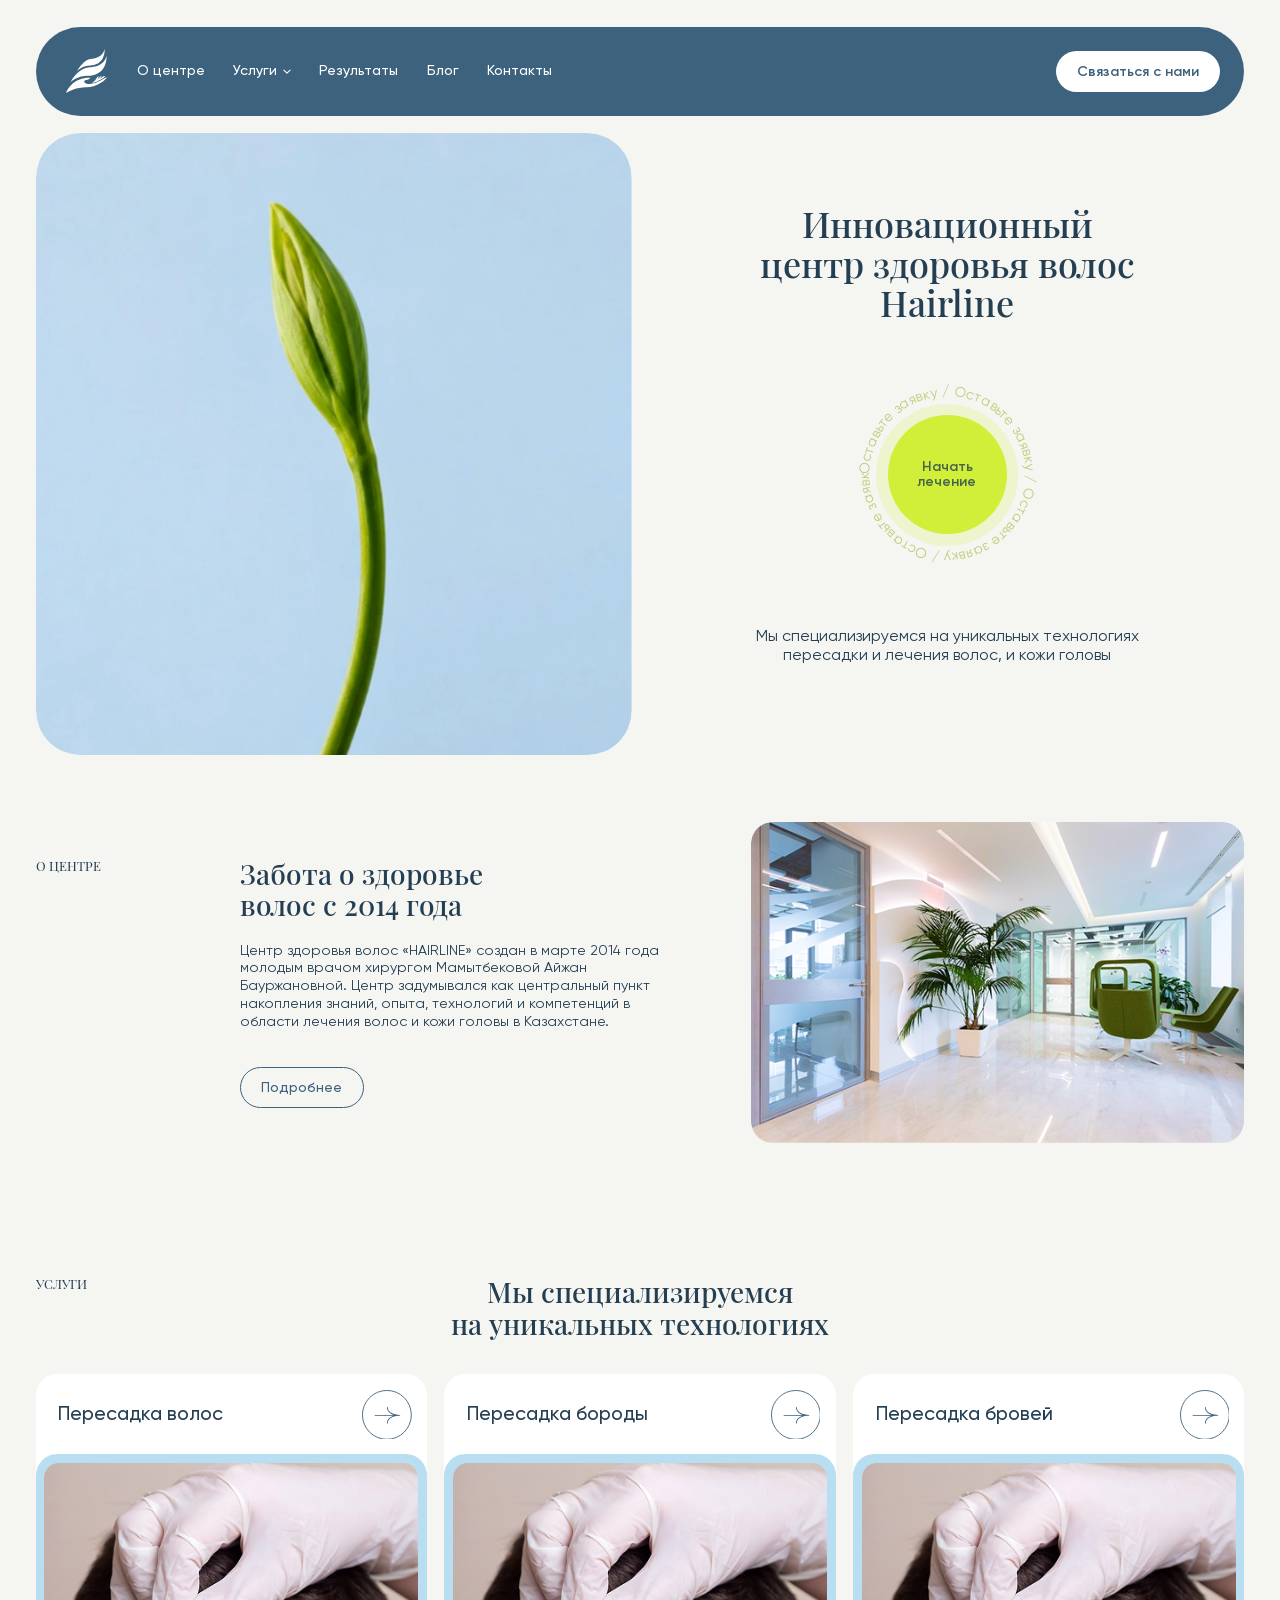
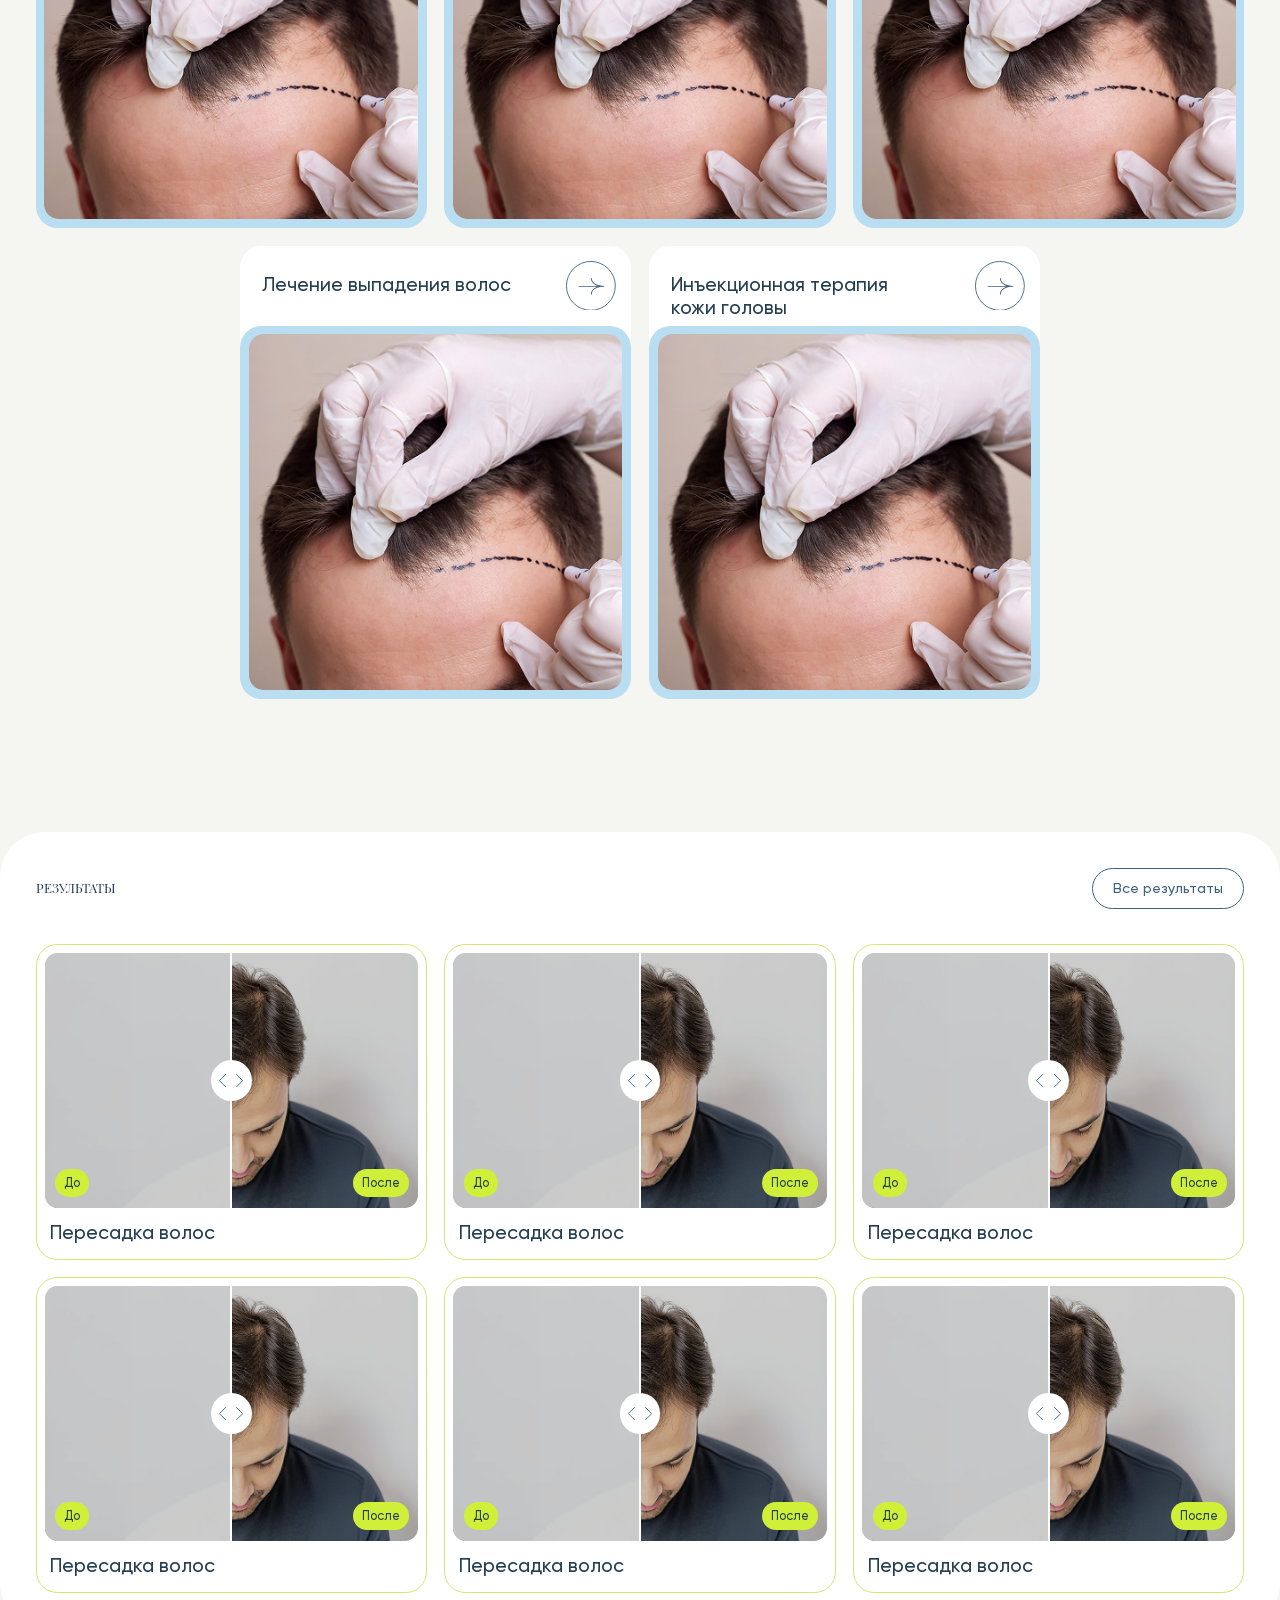
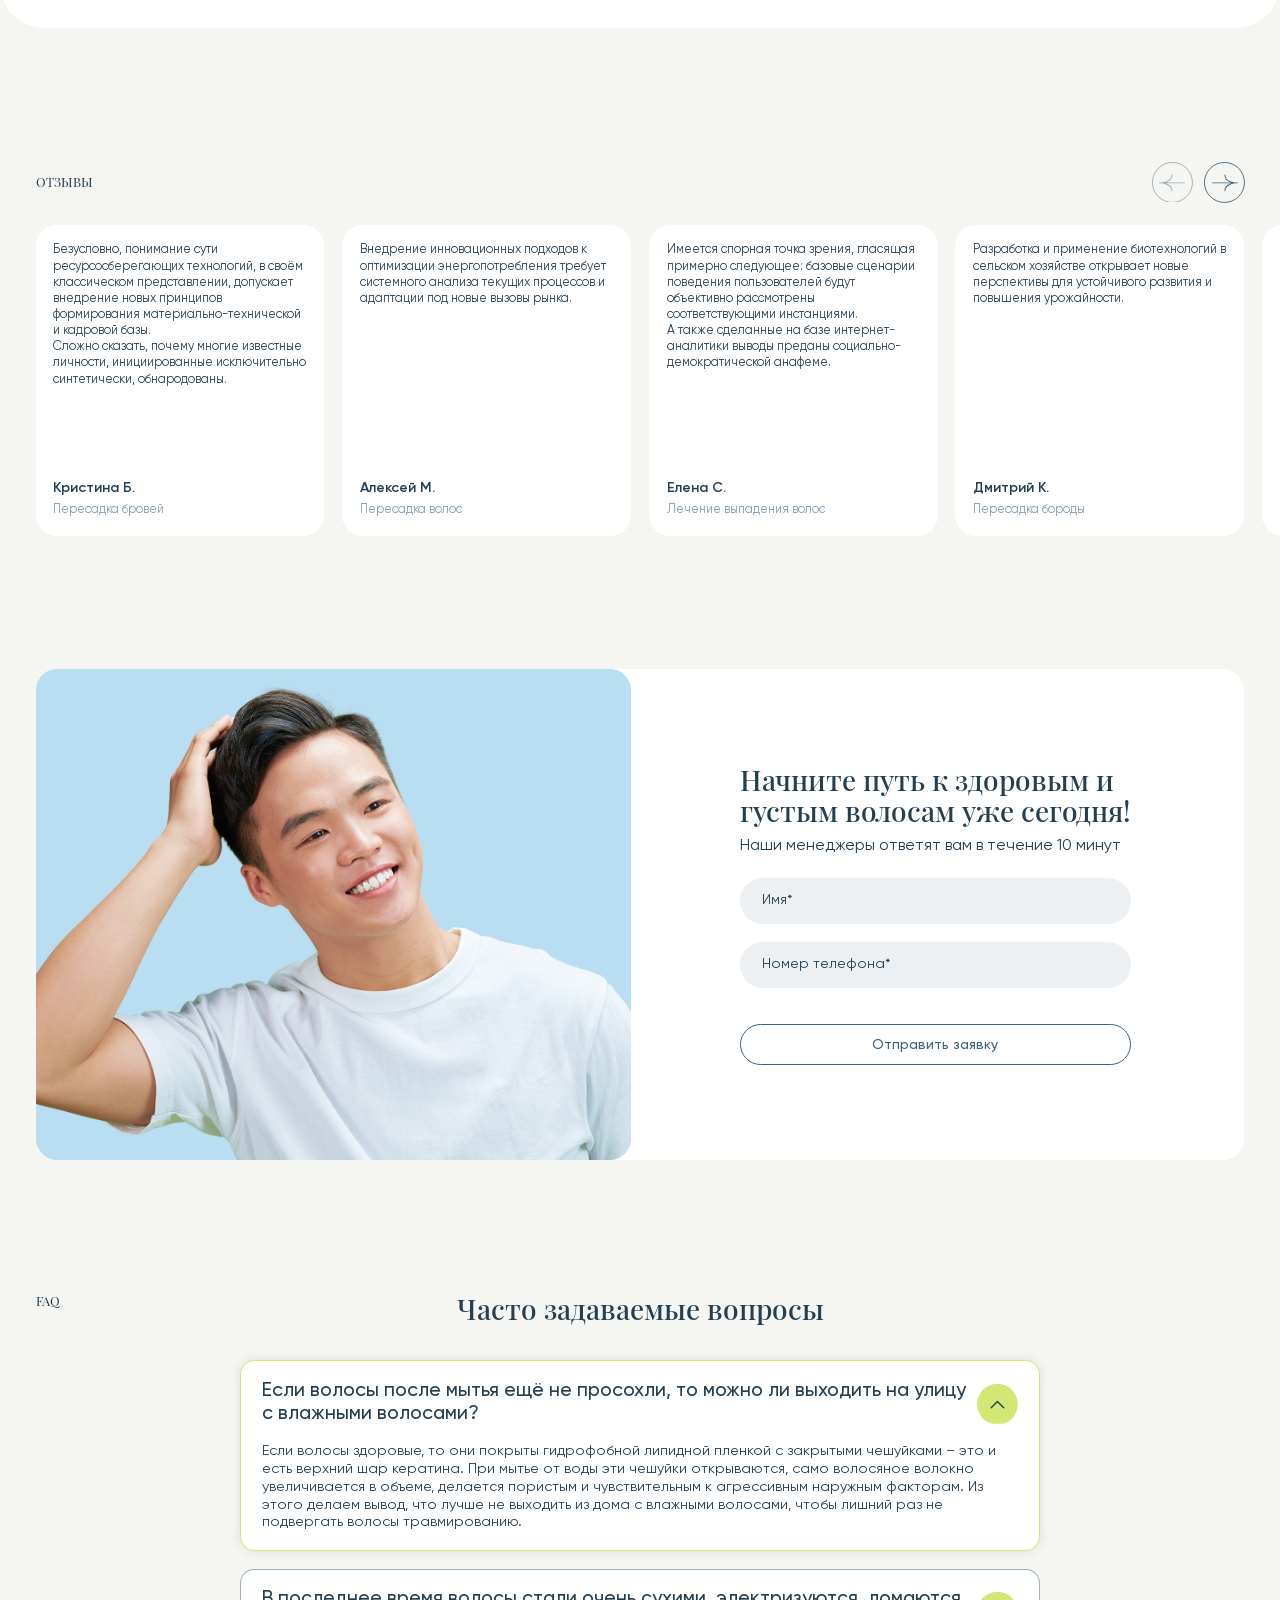
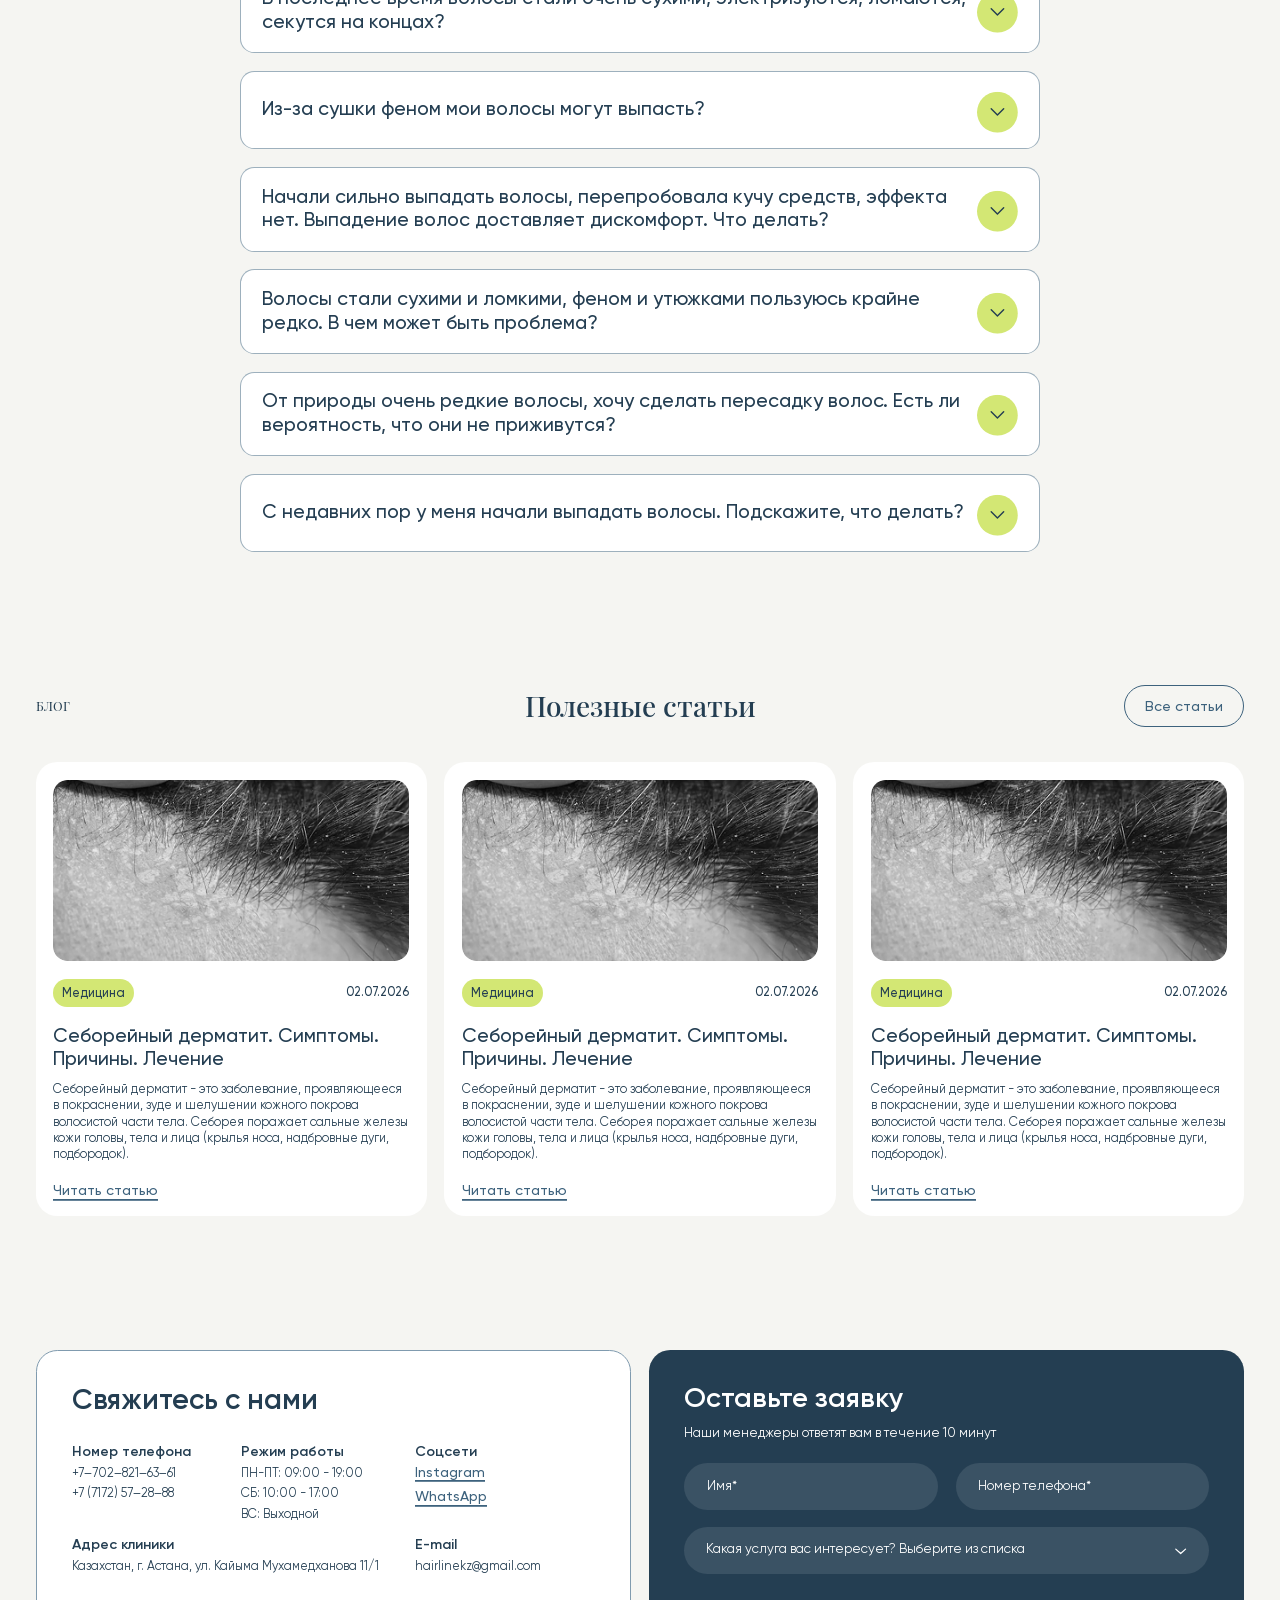
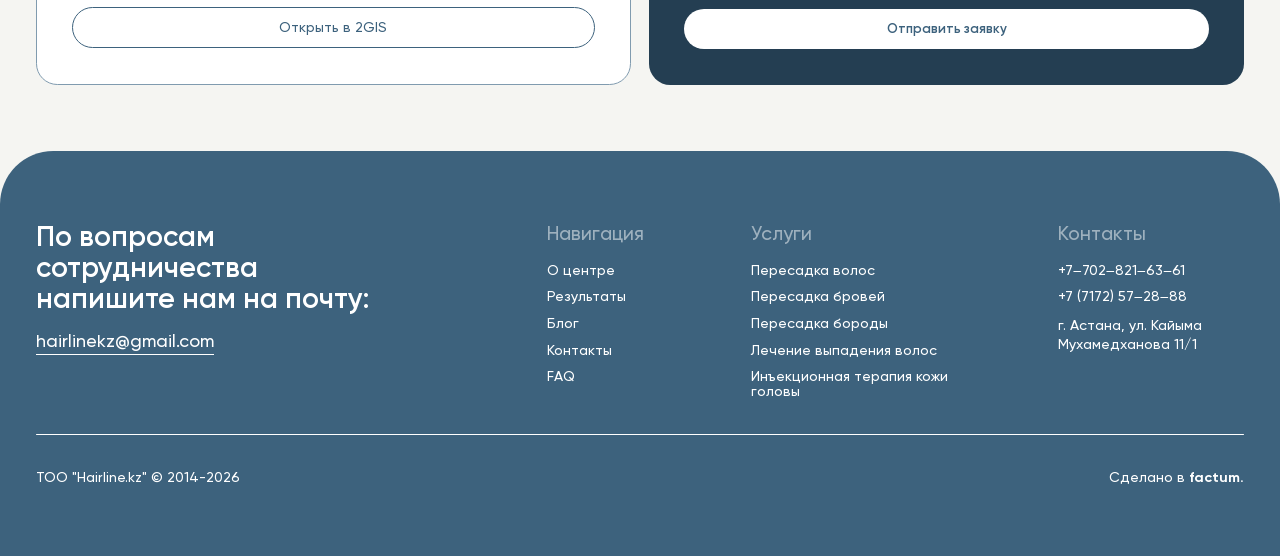
==== commit 92938971: "Правки вёрстки" ====
--- a/index.html
+++ b/index.html
@@ -10,7 +10,7 @@
   <link rel="preload" as="font" type="font/woff2" href="assets/fonts/gilroy-500.woff2" crossorigin />
   <link rel="preload" as="font" type="font/woff2" href="assets/fonts/playfair-var.woff2" crossorigin />
 
-  <link rel="stylesheet" href="src/styles/main.css?v=90" />
+  <link rel="stylesheet" href="src/styles/main.css?v=102" />
 </head>
 <body class="page-home">
 
@@ -1008,6 +1008,6 @@
   </footer>
 
   <script src="assets/vendor/lenis.min.js"></script>
-  <script src="src/lib/main.js?v=19"></script>
+  <script src="src/lib/main.js?v=21"></script>
 </body>
 </html>
--- a/src/styles/main.css
+++ b/src/styles/main.css
@@ -3,4 +3,4 @@
 @import url("global.css?v=89");
 @import url("header.css?v=90");
 @import url("footer.css?v=77");
-@import url("style.css?v=89");
+@import url("style.css?v=102");
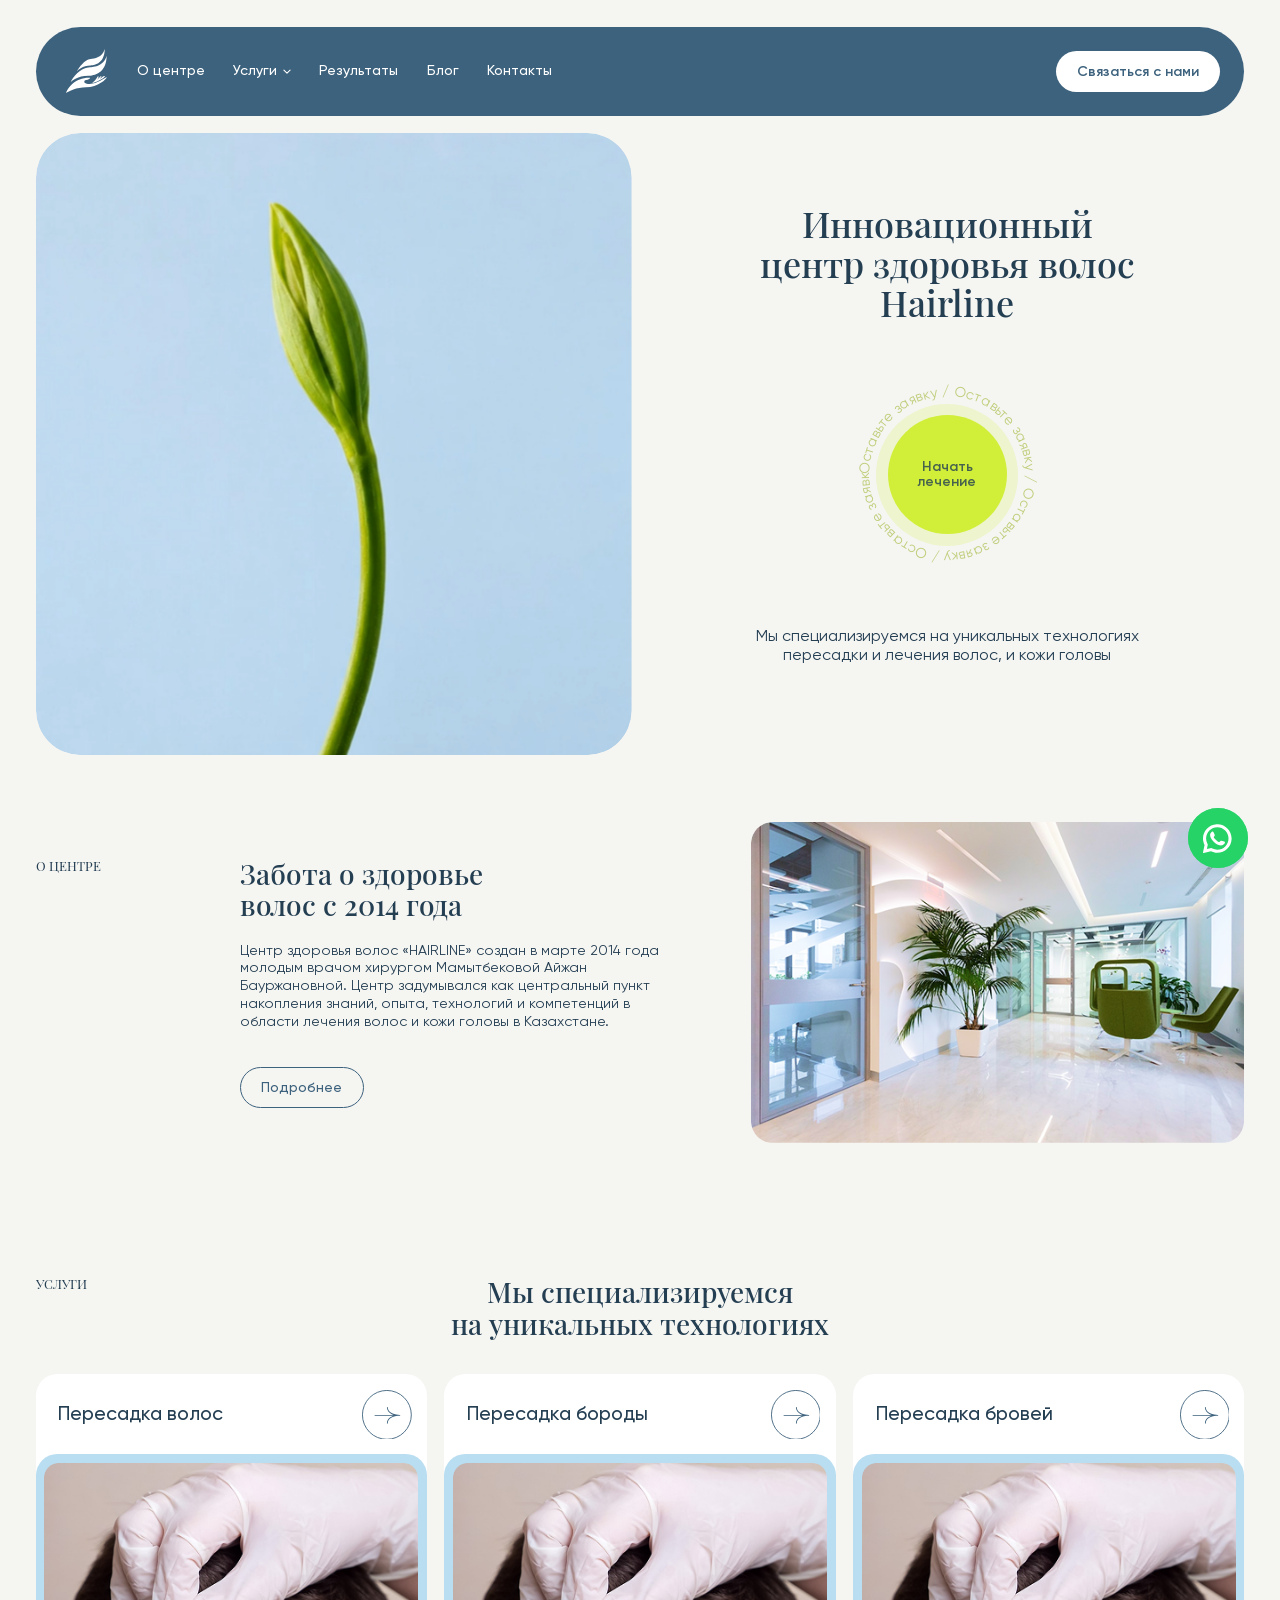
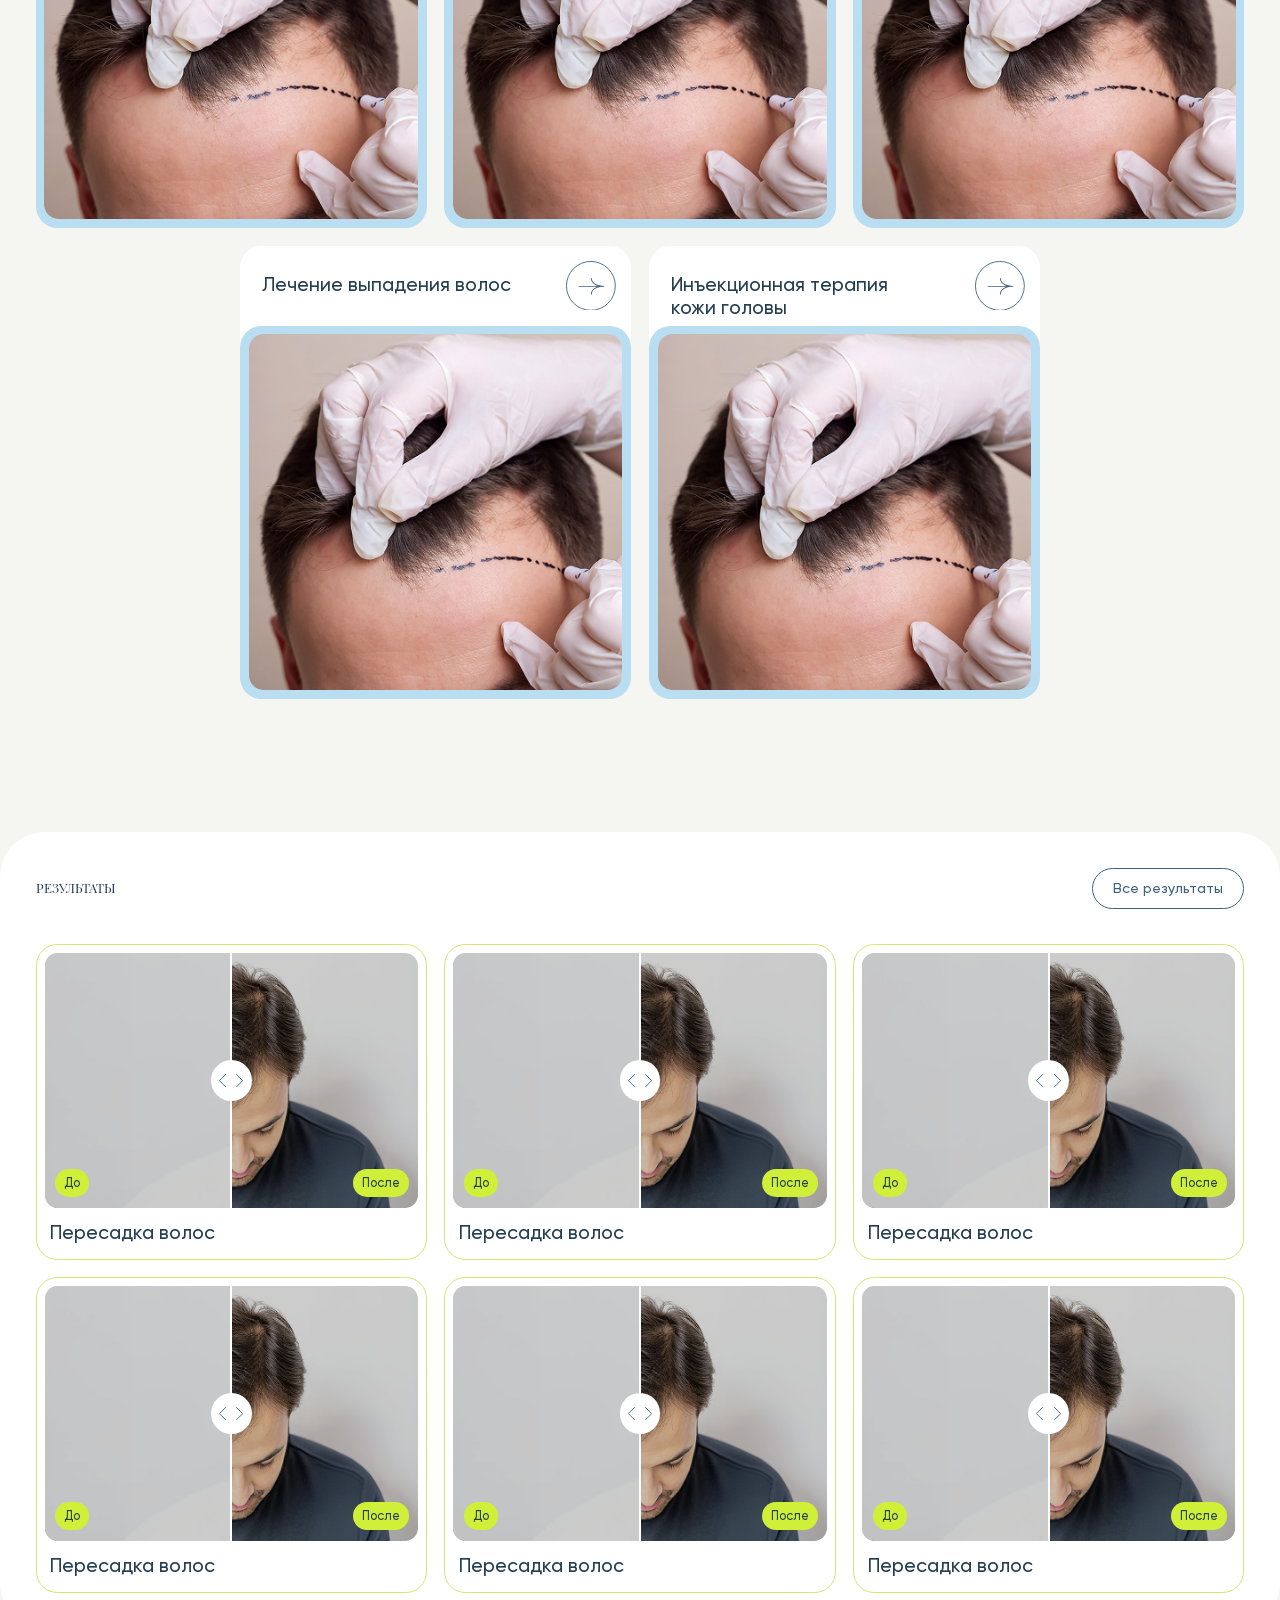
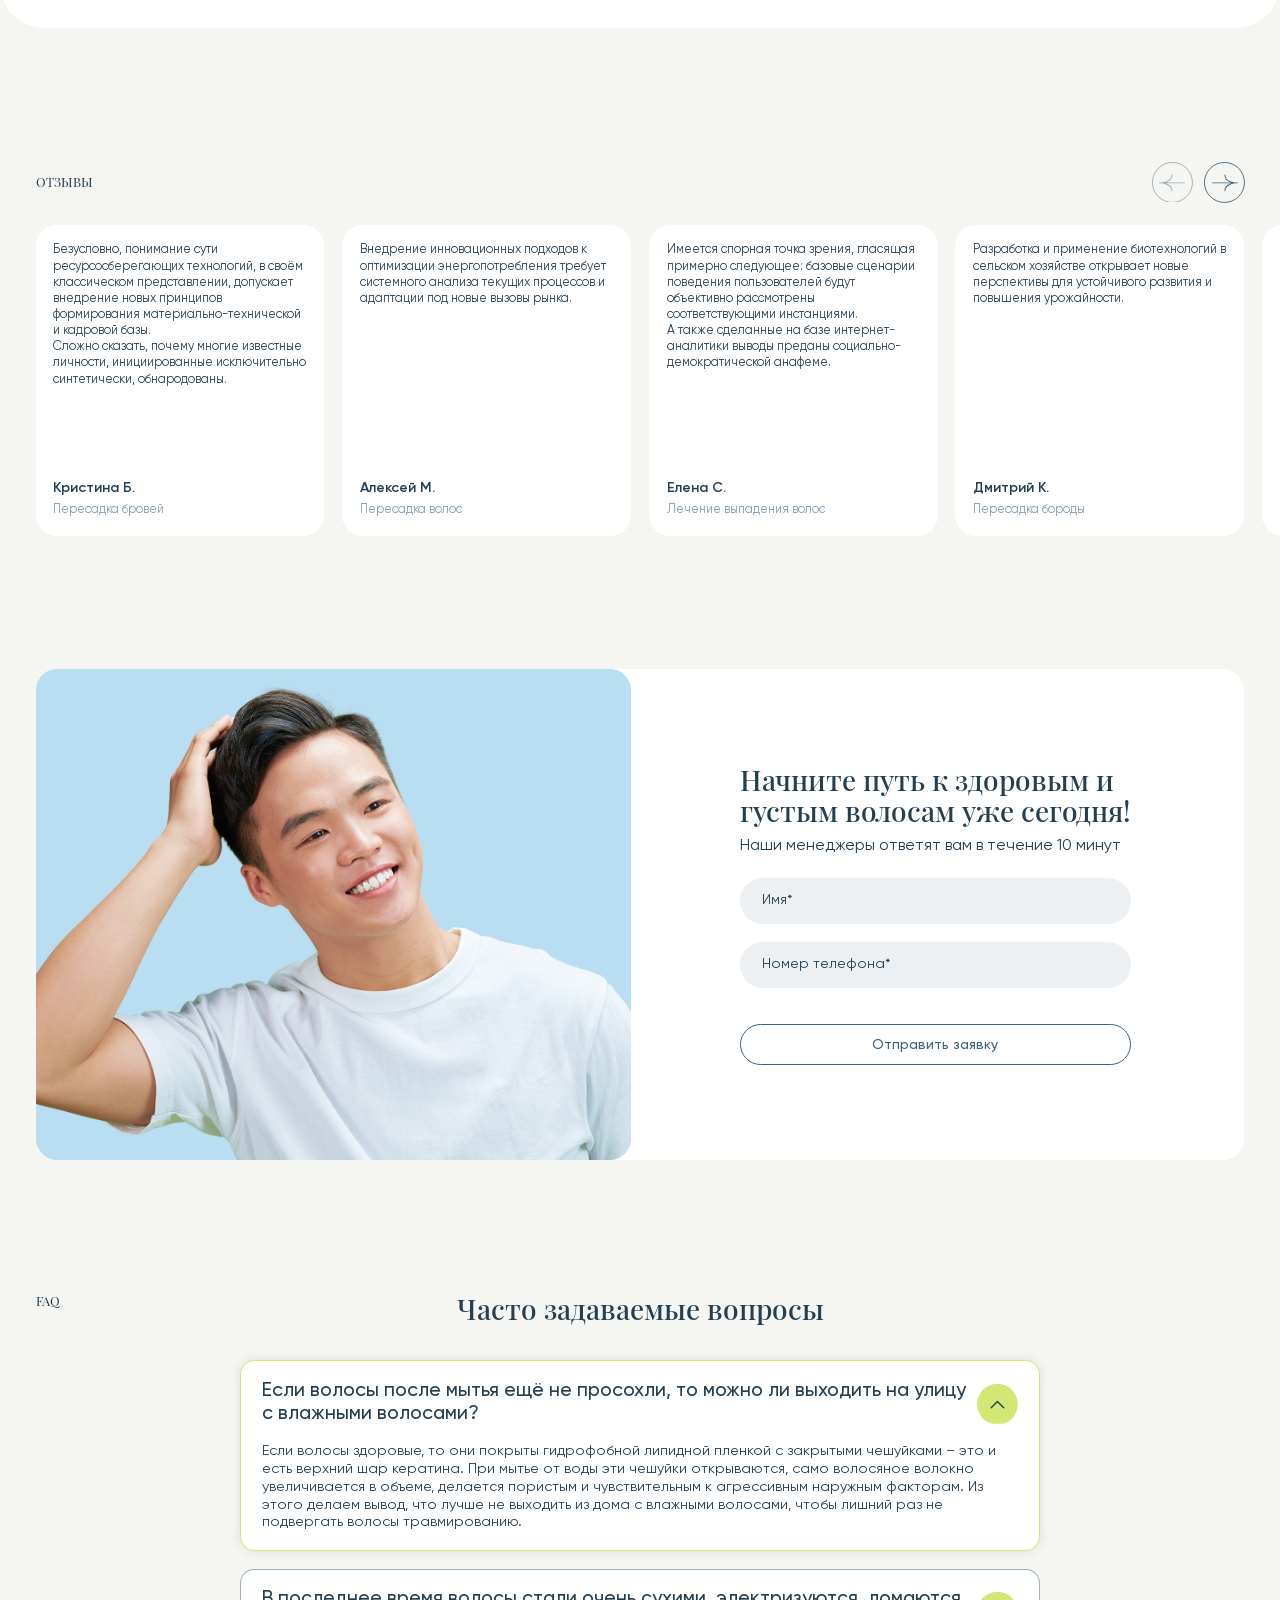
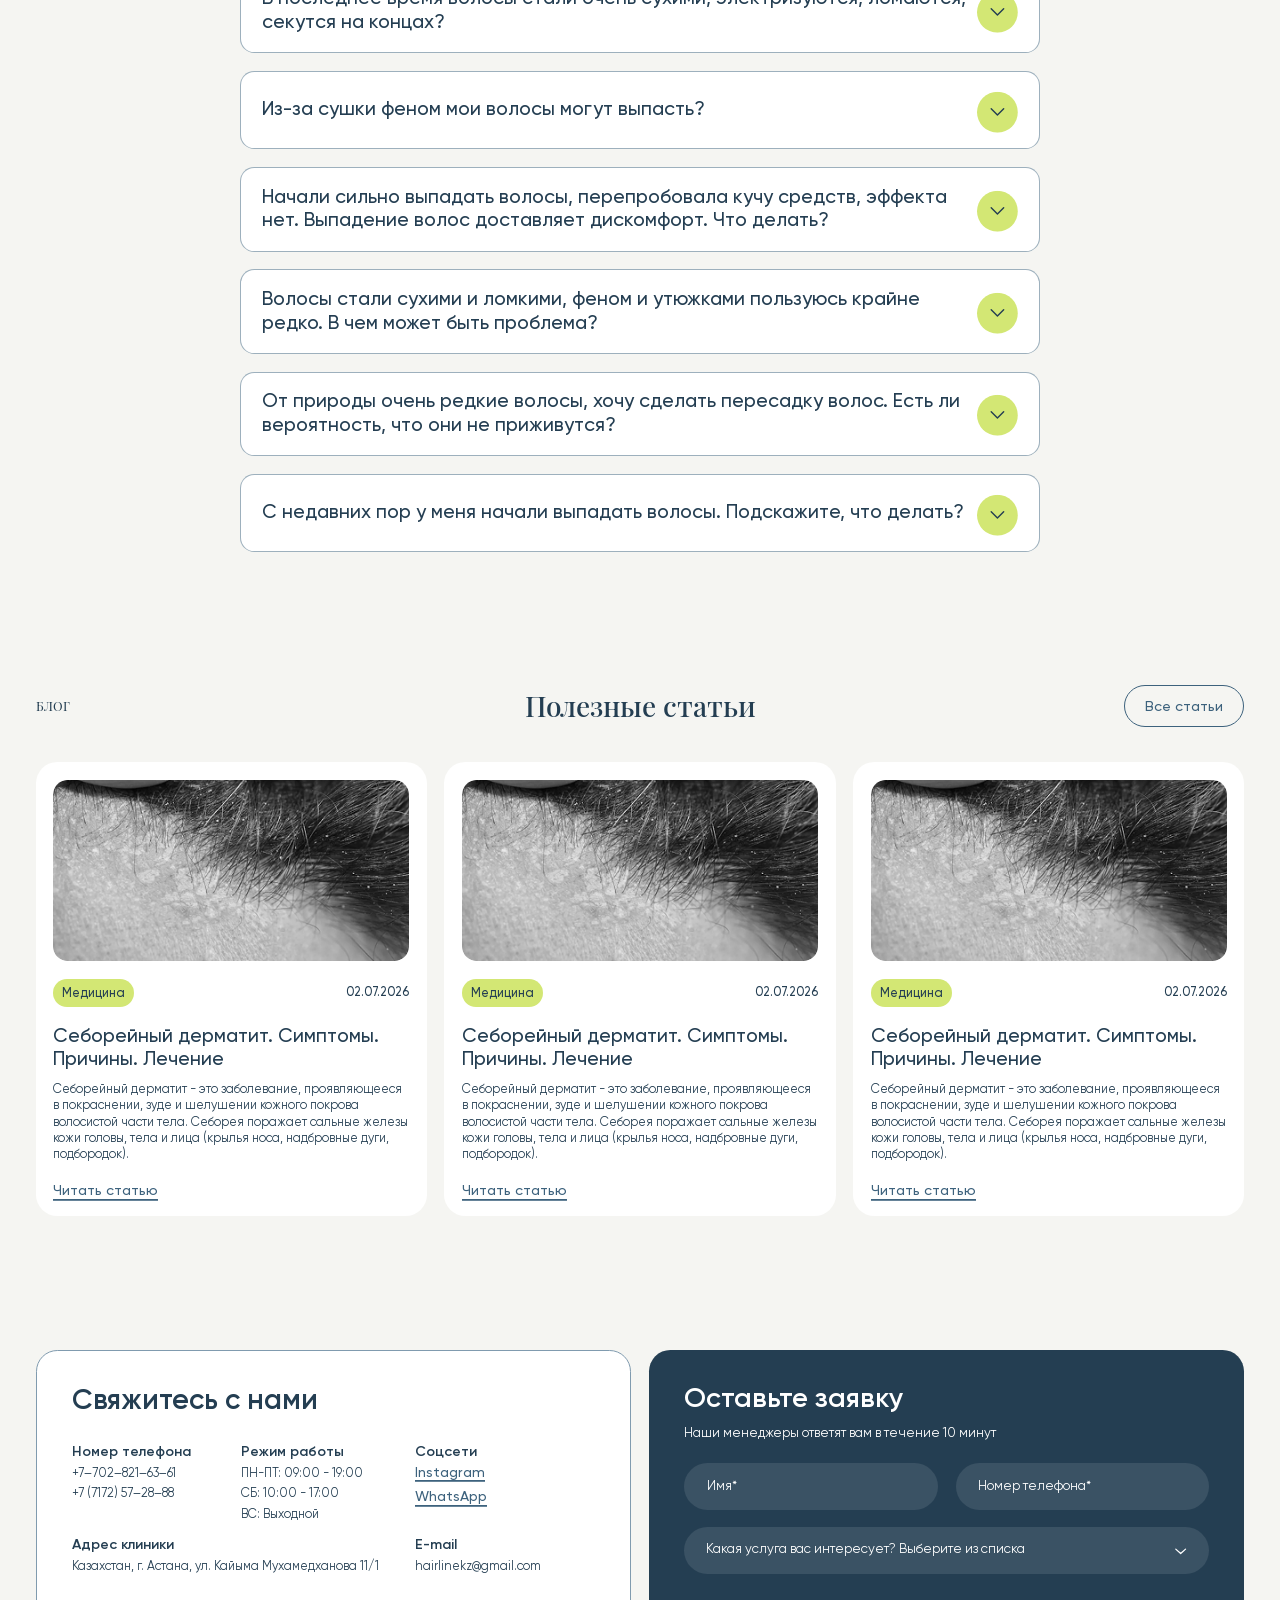
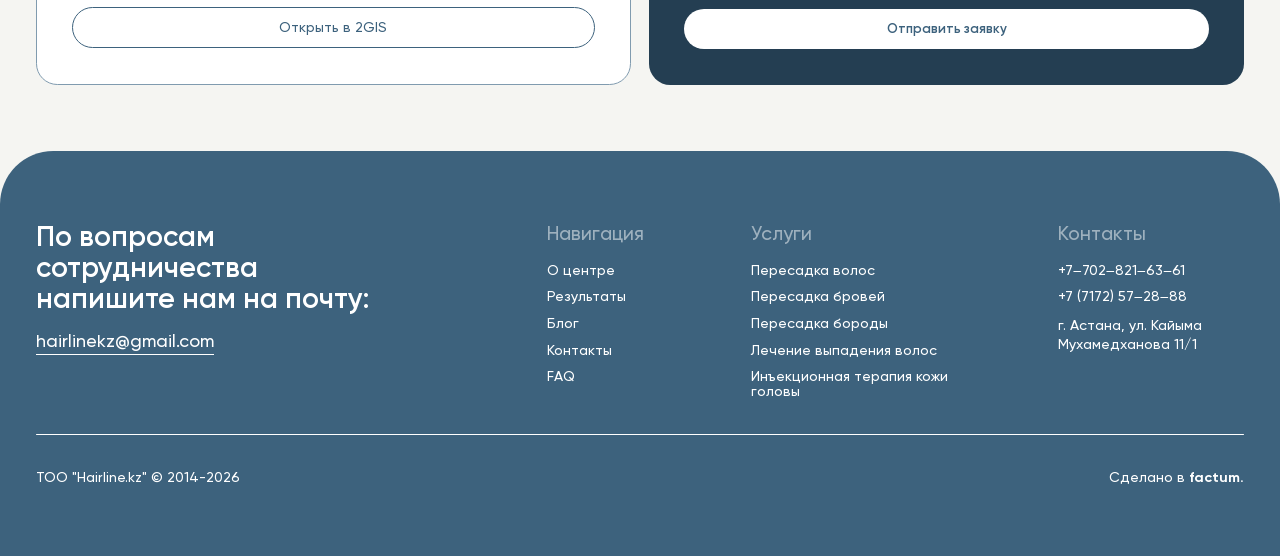
==== commit 8bbc6246: "Правки вёрстки" ====
--- a/index.html
+++ b/index.html
@@ -10,7 +10,7 @@
   <link rel="preload" as="font" type="font/woff2" href="assets/fonts/gilroy-500.woff2" crossorigin />
   <link rel="preload" as="font" type="font/woff2" href="assets/fonts/playfair-var.woff2" crossorigin />
 
-  <link rel="stylesheet" href="src/styles/main.css?v=102" />
+  <link rel="stylesheet" href="src/styles/main.css?v=106" />
 </head>
 <body class="page-home">
 
@@ -1008,6 +1008,12 @@
   </footer>
 
   <script src="assets/vendor/lenis.min.js"></script>
-  <script src="src/lib/main.js?v=21"></script>
+  <script src="src/lib/main.js?v=22"></script>
+  <!-- WhatsApp виджет -->
+  <div class="fab-stack">
+    <a class="fab fab--whatsapp" target="_blank" rel="nofollow noopener" href="https://wa.me/77028216361?text=%D0%97%D0%B4%D1%80%D0%B0%D0%B2%D1%81%D1%82%D0%B2%D1%83%D0%B9%D1%82%D0%B5%21%20%D0%9F%D0%B8%D1%88%D1%83%20%D1%81%20%D1%81%D0%B0%D0%B9%D1%82%D0%B0" aria-label="Написать в WhatsApp">
+      <span class="fab__icon"><svg width="13" height="13" viewBox="0 0 13 13" fill="none" xmlns="http://www.w3.org/2000/svg" aria-hidden="true"><path d="M5.89639 0.507229C2.59515 0.664415 -0.00998593 3.41371 2.87769e-05 6.71868C0.00307803 7.72529 0.246092 8.6754 0.674781 9.5149L0.0165904 12.7098C-0.0190141 12.8827 0.136857 13.034 0.308541 12.9933L3.4392 12.2516C4.24351 12.6523 5.14693 12.8837 6.10305 12.8983C9.47723 12.9498 12.2907 10.2706 12.3959 6.89769C12.5086 3.28214 9.52458 0.334438 5.89639 0.507229ZM9.63193 10.132C8.71509 11.0488 7.49608 11.5537 6.19949 11.5537C5.44029 11.5537 4.71343 11.3834 4.03903 11.0475L3.60305 10.8303L1.68364 11.285L2.08766 9.32373L1.87287 8.90311C1.52277 8.21748 1.34526 7.47606 1.34526 6.69949C1.34526 5.40287 1.85018 4.18388 2.76702 3.26701C3.67566 2.35836 4.91456 1.84522 6.19958 1.84522C7.49617 1.84525 8.71513 2.35017 9.63196 3.26698C10.5488 4.18382 11.0537 5.40281 11.0538 6.6994C11.0537 7.98445 10.5406 9.22334 9.63193 10.132Z"></path><path d="M9.20802 8.04417L8.00718 7.69937C7.84931 7.65405 7.6793 7.69883 7.56426 7.81604L7.27061 8.11523C7.14678 8.24138 6.9589 8.28192 6.79501 8.21562C6.22696 7.98573 5.03201 6.92327 4.72684 6.39183C4.6388 6.23853 4.65336 6.04688 4.76146 5.907L5.01784 5.57532C5.11828 5.44537 5.13948 5.27085 5.07305 5.12063L4.56783 3.97796C4.44682 3.70428 4.09708 3.62461 3.8686 3.81785C3.53345 4.10131 3.13579 4.53206 3.08745 5.00927C3.00222 5.85062 3.36305 6.91122 4.72753 8.18474C6.30388 9.656 7.56621 9.85037 8.3881 9.65128C8.85428 9.53836 9.22682 9.0857 9.46195 8.71507C9.62224 8.46237 9.49567 8.12677 9.20802 8.04417Z"></path></svg></span>
+    </a>
+  </div>
 </body>
 </html>
--- a/src/styles/main.css
+++ b/src/styles/main.css
@@ -3,4 +3,5 @@
 @import url("global.css?v=89");
 @import url("header.css?v=90");
 @import url("footer.css?v=77");
-@import url("style.css?v=102");
+@import url("style.css?v=105");
+@import url("whatsapp.css?v=1");
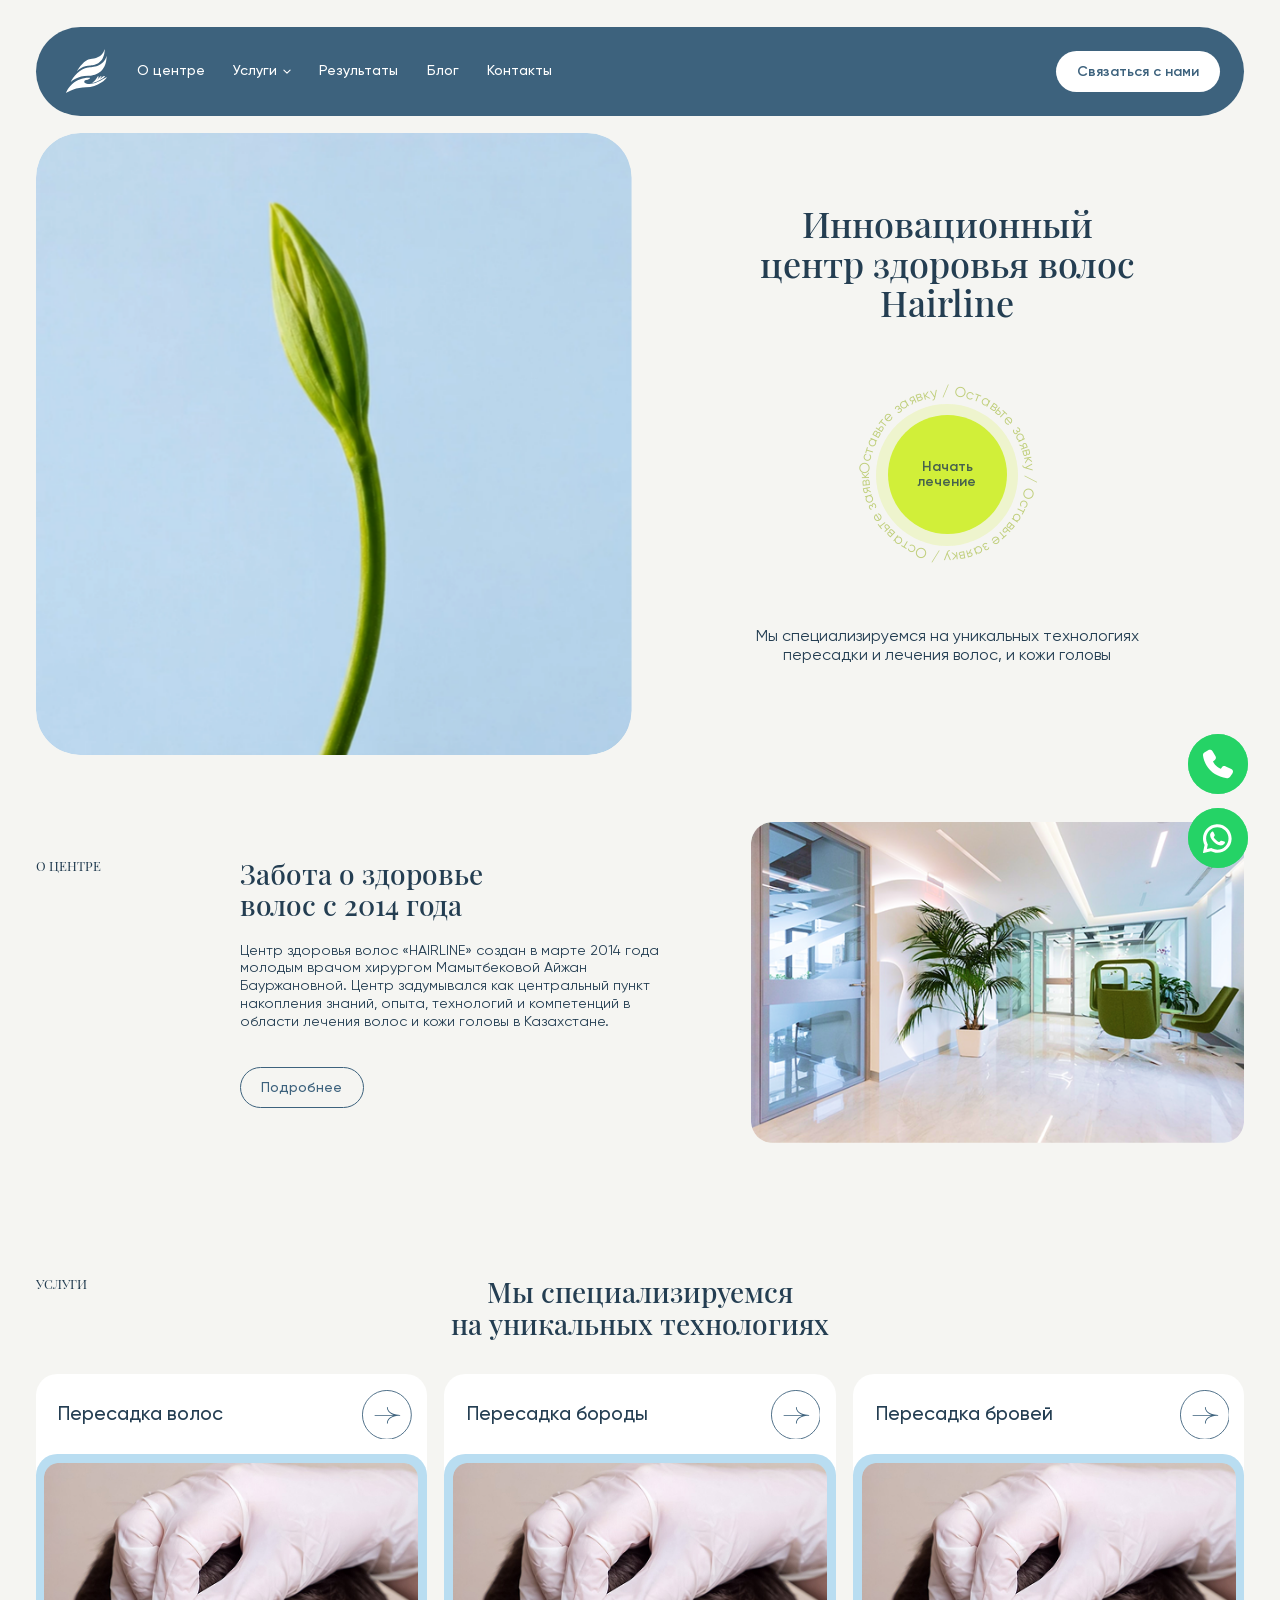
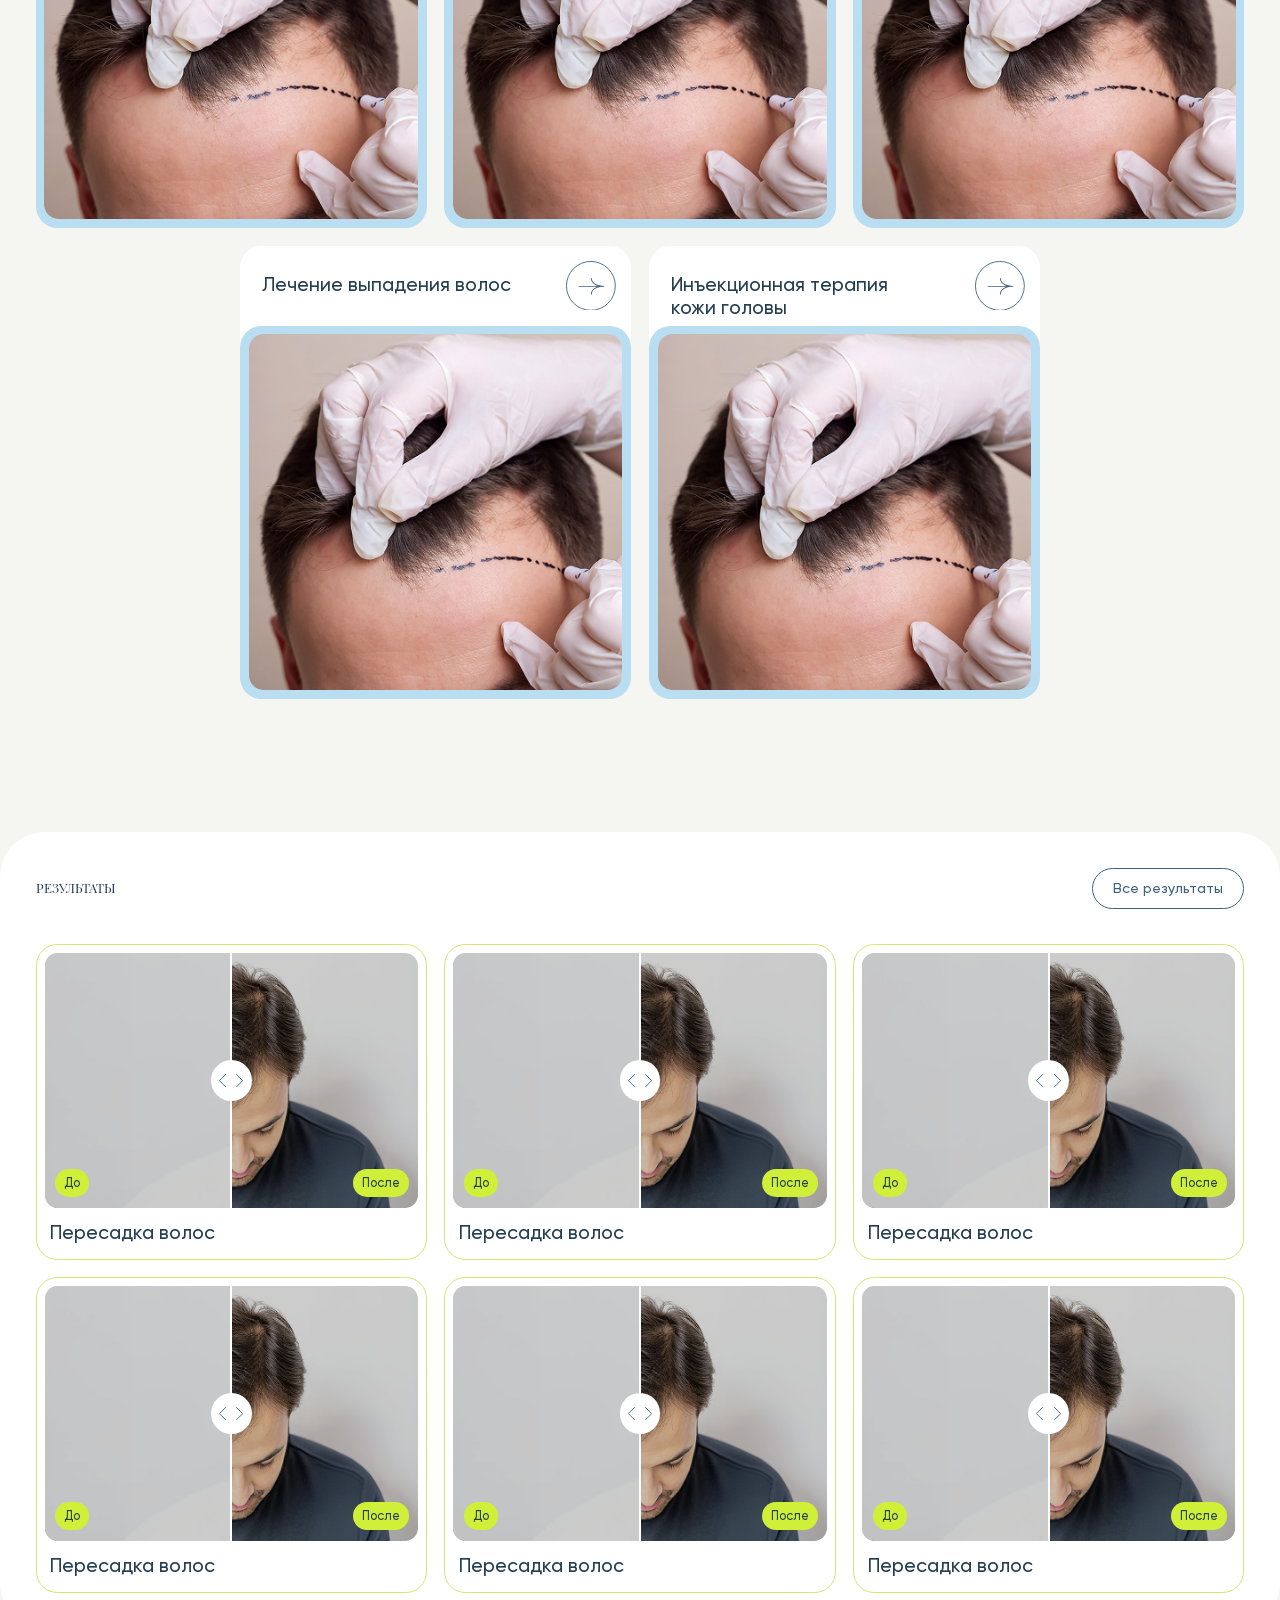
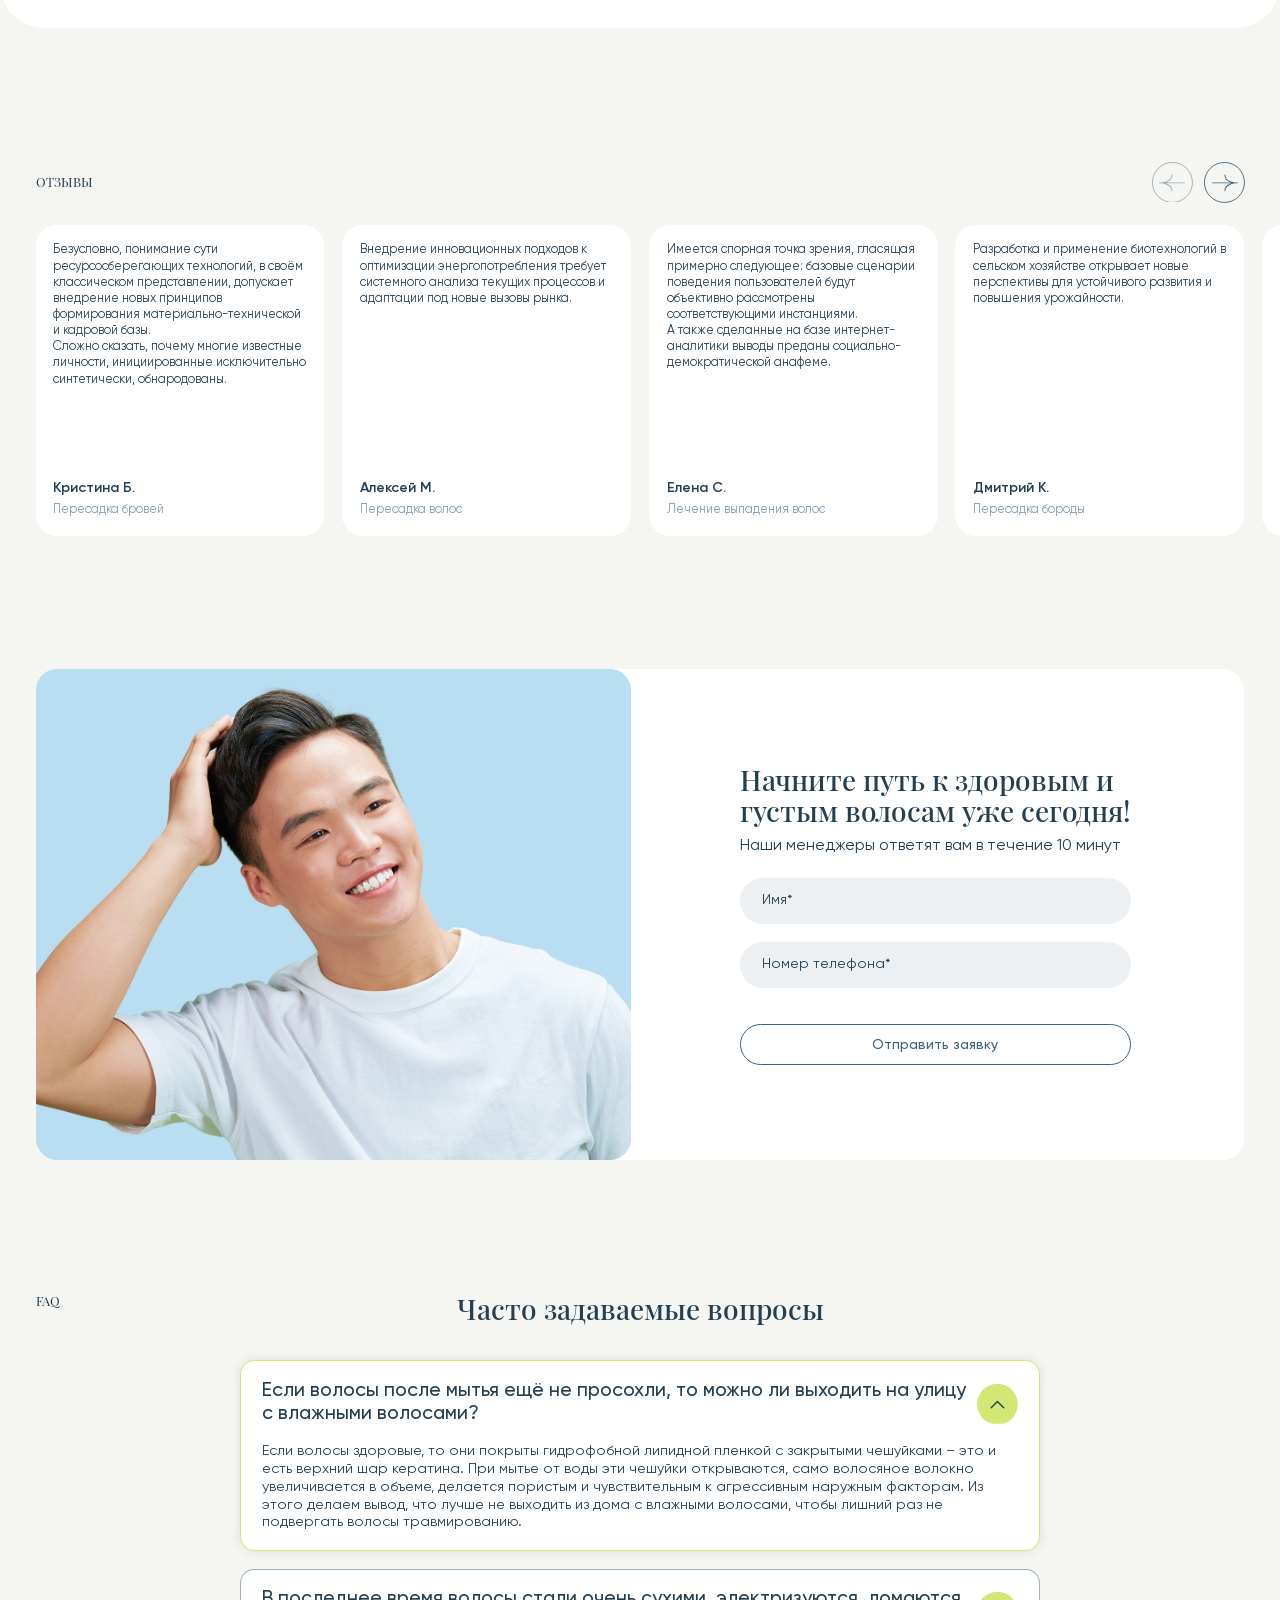
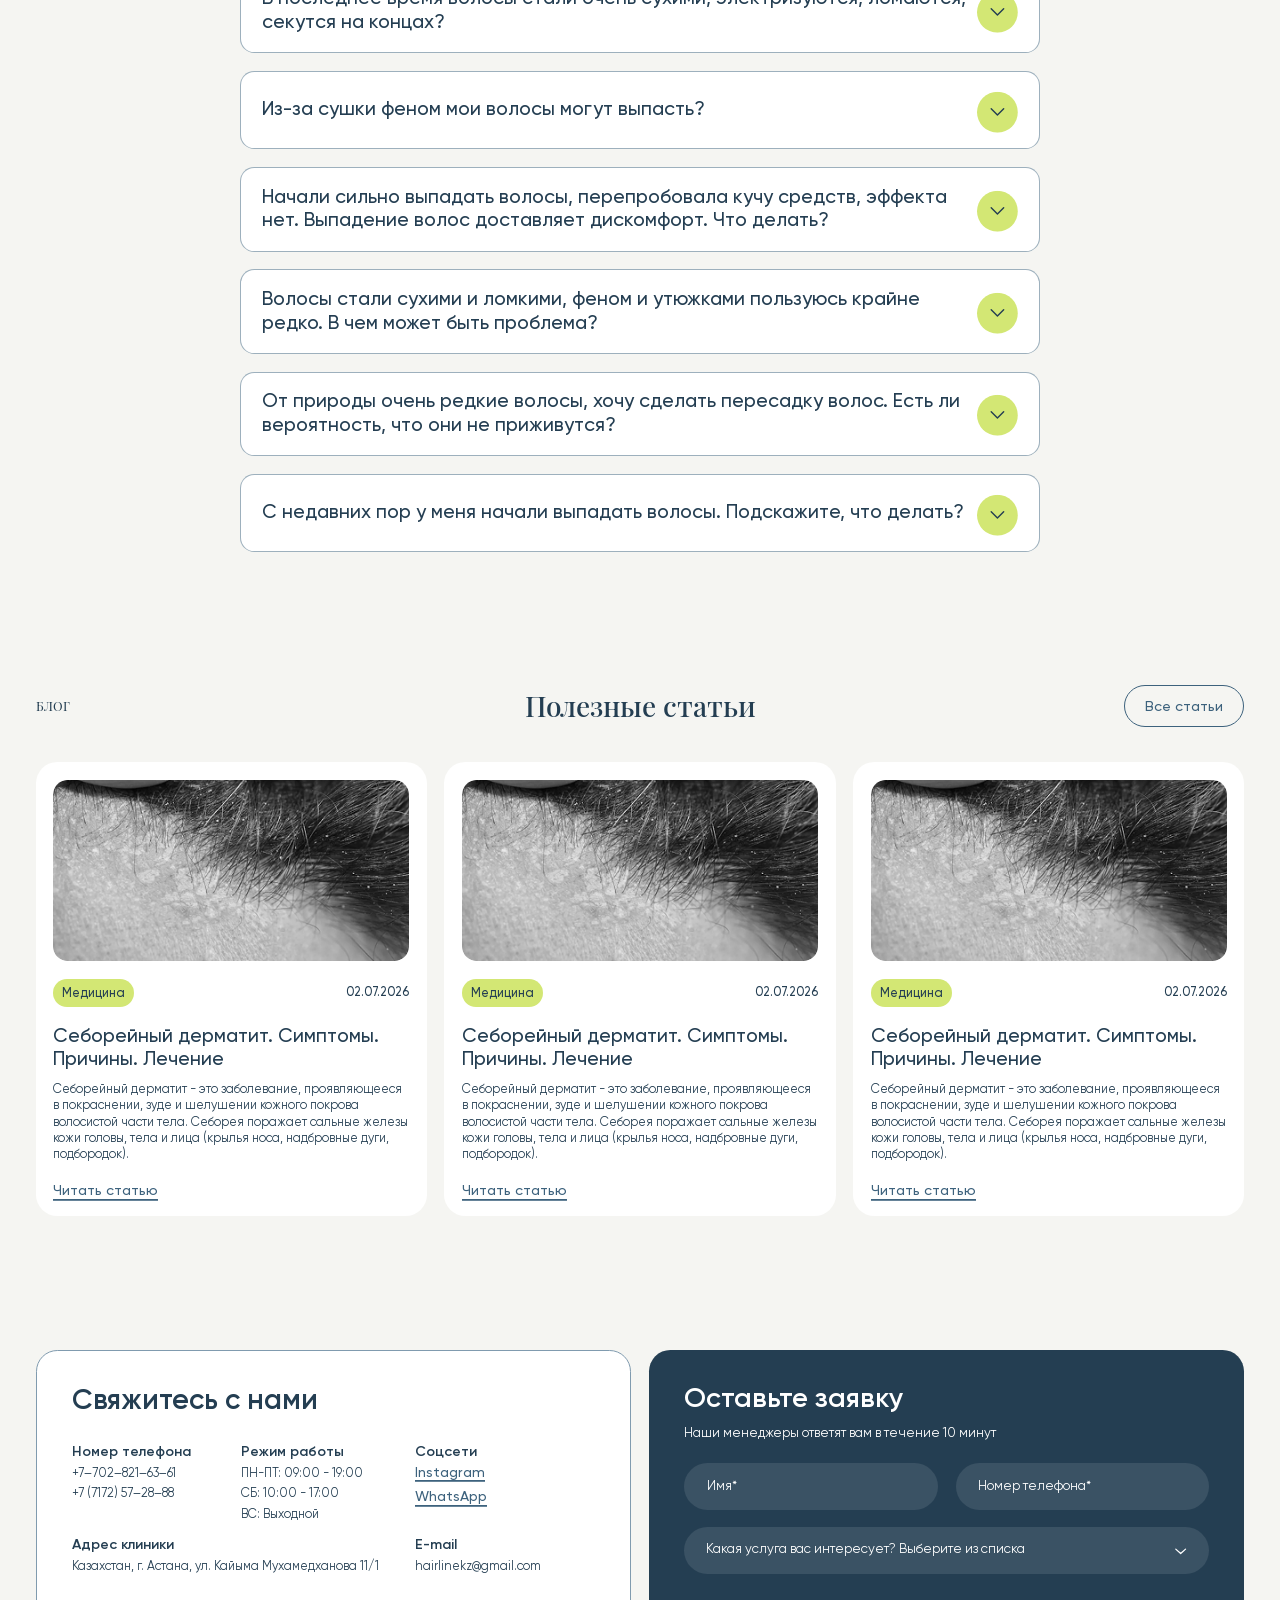
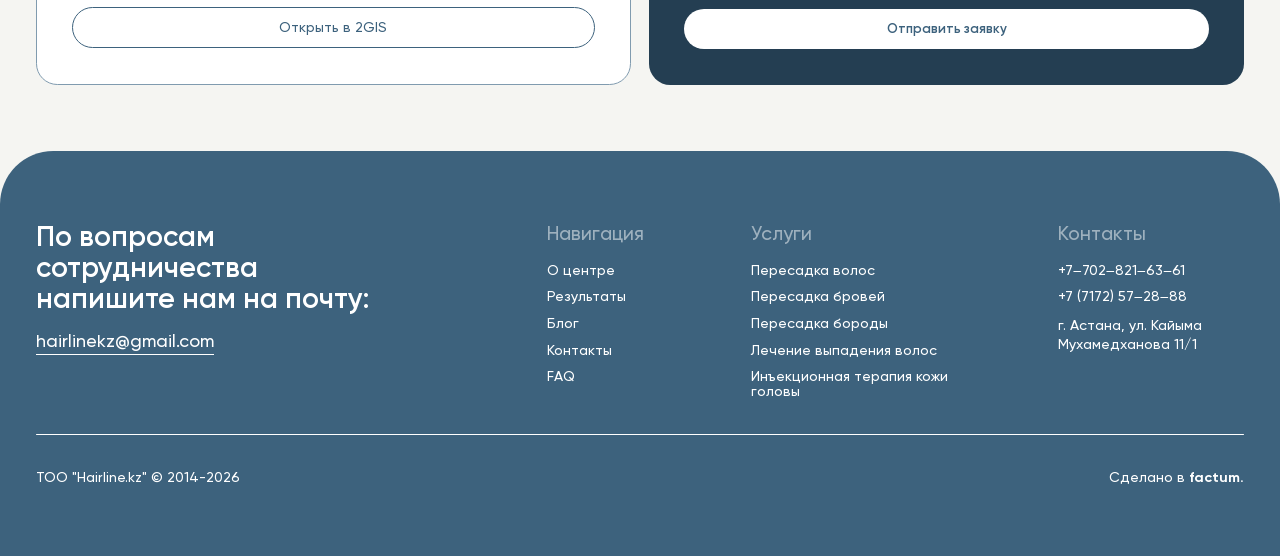
==== commit bc1003d0: "Правки вёрстки" ====
--- a/index.html
+++ b/index.html
@@ -10,7 +10,7 @@
   <link rel="preload" as="font" type="font/woff2" href="assets/fonts/gilroy-500.woff2" crossorigin />
   <link rel="preload" as="font" type="font/woff2" href="assets/fonts/playfair-var.woff2" crossorigin />
 
-  <link rel="stylesheet" href="src/styles/main.css?v=106" />
+  <link rel="stylesheet" href="src/styles/main.css?v=107" />
 </head>
 <body class="page-home">
 
@@ -1009,8 +1009,11 @@
 
   <script src="assets/vendor/lenis.min.js"></script>
   <script src="src/lib/main.js?v=22"></script>
-  <!-- WhatsApp виджет -->
+  <!-- Виджеты связи: телефон + WhatsApp -->
   <div class="fab-stack">
+        <a class="fab fab--phone" href="tel:+77028216361" aria-label="Позвонить">
+      <span class="fab__icon"><svg width="19" height="18" viewBox="0 0 19 18" fill="none" xmlns="http://www.w3.org/2000/svg" aria-hidden="true"><path d="M17.9288 12.176L14.4006 10.5051C13.5138 10.0844 12.4371 10.3609 11.8986 11.1542L11.2906 12.0377C10.3277 11.7012 7.91442 10.5893 6.32451 7.45787L7.52806 6.45419C8.20581 5.8832 8.38312 4.92155 7.93974 4.17025L6.0458 0.942745C5.77978 0.497975 5.33005 0.173402 4.81064 0.0531641C4.28492 -0.0669958 3.7275 0.0171071 3.27778 0.299614L0.877163 1.79019C0.26269 2.17484 -0.0793291 2.86606 0.0157216 3.5572C0.389408 6.41212 2.60635 15.9024 15.2051 17.9699C15.3127 17.988 15.4204 18 15.5281 18C16.1868 18 16.8013 17.6754 17.1687 17.1285L18.7015 14.8145C18.9929 14.3698 19.0752 13.8349 18.9296 13.33C18.7839 12.8311 18.4165 12.4104 17.9288 12.176Z"></path></svg></span>
+    </a>
     <a class="fab fab--whatsapp" target="_blank" rel="nofollow noopener" href="https://wa.me/77028216361?text=%D0%97%D0%B4%D1%80%D0%B0%D0%B2%D1%81%D1%82%D0%B2%D1%83%D0%B9%D1%82%D0%B5%21%20%D0%9F%D0%B8%D1%88%D1%83%20%D1%81%20%D1%81%D0%B0%D0%B9%D1%82%D0%B0" aria-label="Написать в WhatsApp">
       <span class="fab__icon"><svg width="13" height="13" viewBox="0 0 13 13" fill="none" xmlns="http://www.w3.org/2000/svg" aria-hidden="true"><path d="M5.89639 0.507229C2.59515 0.664415 -0.00998593 3.41371 2.87769e-05 6.71868C0.00307803 7.72529 0.246092 8.6754 0.674781 9.5149L0.0165904 12.7098C-0.0190141 12.8827 0.136857 13.034 0.308541 12.9933L3.4392 12.2516C4.24351 12.6523 5.14693 12.8837 6.10305 12.8983C9.47723 12.9498 12.2907 10.2706 12.3959 6.89769C12.5086 3.28214 9.52458 0.334438 5.89639 0.507229ZM9.63193 10.132C8.71509 11.0488 7.49608 11.5537 6.19949 11.5537C5.44029 11.5537 4.71343 11.3834 4.03903 11.0475L3.60305 10.8303L1.68364 11.285L2.08766 9.32373L1.87287 8.90311C1.52277 8.21748 1.34526 7.47606 1.34526 6.69949C1.34526 5.40287 1.85018 4.18388 2.76702 3.26701C3.67566 2.35836 4.91456 1.84522 6.19958 1.84522C7.49617 1.84525 8.71513 2.35017 9.63196 3.26698C10.5488 4.18382 11.0537 5.40281 11.0538 6.6994C11.0537 7.98445 10.5406 9.22334 9.63193 10.132Z"></path><path d="M9.20802 8.04417L8.00718 7.69937C7.84931 7.65405 7.6793 7.69883 7.56426 7.81604L7.27061 8.11523C7.14678 8.24138 6.9589 8.28192 6.79501 8.21562C6.22696 7.98573 5.03201 6.92327 4.72684 6.39183C4.6388 6.23853 4.65336 6.04688 4.76146 5.907L5.01784 5.57532C5.11828 5.44537 5.13948 5.27085 5.07305 5.12063L4.56783 3.97796C4.44682 3.70428 4.09708 3.62461 3.8686 3.81785C3.53345 4.10131 3.13579 4.53206 3.08745 5.00927C3.00222 5.85062 3.36305 6.91122 4.72753 8.18474C6.30388 9.656 7.56621 9.85037 8.3881 9.65128C8.85428 9.53836 9.22682 9.0857 9.46195 8.71507C9.62224 8.46237 9.49567 8.12677 9.20802 8.04417Z"></path></svg></span>
     </a>
--- a/src/styles/main.css
+++ b/src/styles/main.css
@@ -4,4 +4,4 @@
 @import url("header.css?v=90");
 @import url("footer.css?v=77");
 @import url("style.css?v=105");
-@import url("whatsapp.css?v=1");
+@import url("whatsapp.css?v=2");
